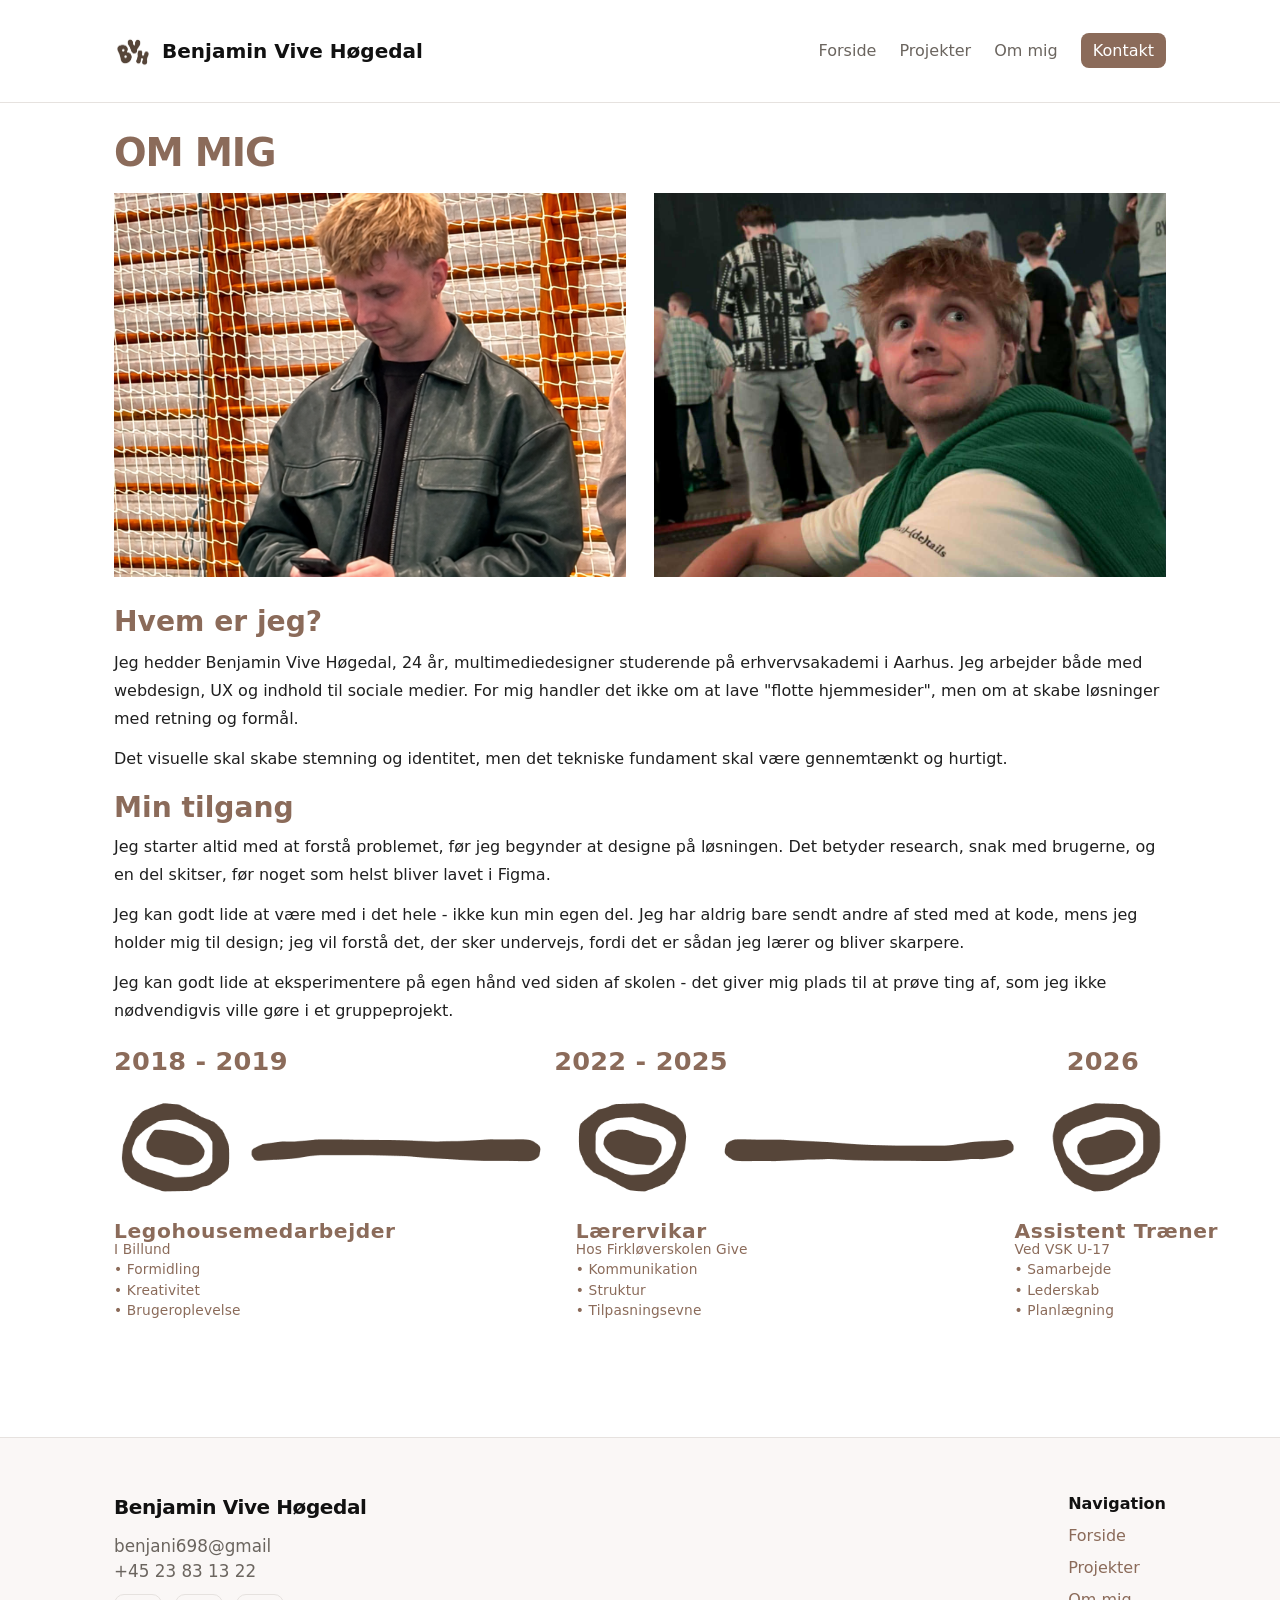
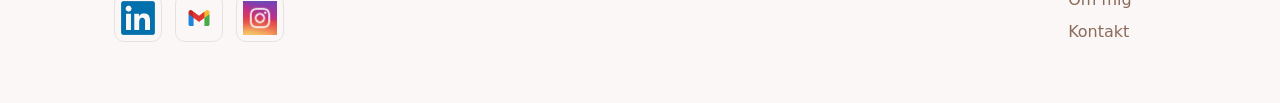
==== about.html @ 7f6771a8 "Upload portfolio" ====
<!doctype html>
<html lang="da">
  <head>
    <meta charset="utf-8" />
    <meta name="viewport" content="width=device-width,initial-scale=1" />
    <title>Om mig — Benjamin Vive Høgedal</title>
    <link rel="icon" type="image/png" href="Images/bvh.png" />
    <link rel="stylesheet" href="css/styles.css" />
  </head>
  <body>
    <header class="site-header">
      <div class="container header-inner">
        <a href="index.html" class="brand-link" aria-label="Gå til forsiden">
          <img src="Images/bvh.png" alt="BVH logo" class="brand-logo" />
          <h1 class="brand">Benjamin Vive Høgedal</h1>
        </a>
        <nav class="site-nav" aria-label="Hovednavigation">
          <a href="index.html">Forside</a>
          <a href="projects.html">Projekter</a>
          <a href="about.html">Om mig</a>
          <a href="#contact" class="btn">Kontakt</a>
        </nav>
      </div>
    </header>

    <main class="about-page-main">
      <section class="about-showcase-page" aria-label="Om mig galleri">
        <div class="about-showcase-shell">
          <h2 class="about-showcase-title">OM MIG</h2>
          <div class="about-showcase-gallery">
            <img
              src="Images/Img_4959-kopi.png"
              alt="Portraet af Benjamin i sort-hvid"
              class="about-showcase-image about-showcase-image-primary"
            />
            <img
              src="Images/15306147-f0ab-44b9-8af4-e4ea9a1067a4.jpeg"
              alt="Portraet af Benjamin med lysprojektion"
              class="about-showcase-image"
            />
          </div>

          <section class="about-story" aria-labelledby="about-story-title">
            <h3 id="about-story-title" class="about-story-title">
              Hvem er jeg?
            </h3>
            <p>
              Jeg hedder Benjamin Vive Høgedal, 24 år, multimediedesigner
              studerende på erhvervsakademi i Aarhus. Jeg arbejder både med
              webdesign, UX og indhold til sociale medier. For mig handler det
              ikke om at lave "flotte hjemmesider", men om at skabe løsninger
              med retning og formål.
            </p>
            <p>
              Det visuelle skal skabe stemning og identitet, men det tekniske
              fundament skal være gennemtænkt og hurtigt.
            </p>

            <h4 class="about-subtitle">Min tilgang</h4>
            <p>
              Jeg starter altid med at forstå problemet, før jeg begynder at
              designe på løsningen. Det betyder research, snak med brugerne, og
              en del skitser, før noget som helst bliver lavet i Figma.
            </p>
            <p>
              Jeg kan godt lide at være med i det hele - ikke kun min egen del.
              Jeg har aldrig bare sendt andre af sted med at kode, mens jeg
              holder mig til design; jeg vil forstå det, der sker undervejs,
              fordi det er sådan jeg lærer og bliver skarpere.
            </p>

            <p>
              Jeg kan godt lide at eksperimentere på egen hånd ved siden af
              skolen - det giver mig plads til at prøve ting af, som jeg ikke
              nødvendigvis ville gøre i et gruppeprojekt.
            </p>
            <div class="about-timeline-wrap" aria-label="Tidslinje">
              <img
                src="Images/tidslinje.png"
                alt="Tidslinje over Benjamin Høgedal"
                class="about-timeline"
              />
              <span class="timeline-year timeline-year-1">2018 - 2019</span>
              <span class="timeline-year timeline-year-2">2022 - 2025</span>
              <span class="timeline-year timeline-year-3">2026</span>
            </div>
            <div class="timeline-role-card" aria-label="Rolle i 2018 til 2019">
              <h5>
                <span class="timeline-role-main">Legohousemedarbejder</span>
                <span class="timeline-role-alt">Lærervikar</span>
                <span class="timeline-role-third">Assistent Træner</span>
                <span class="timeline-role-sub-main">I Billund</span>
                <span class="timeline-role-sub-alt"
                  >Hos Firkløverskolen Give</span
                >
                <span class="timeline-role-sub-third">Ved VSK U-17</span>
                <span class="timeline-role-points-main">
                  <span>• Formidling</span>
                  <span>• Kreativitet</span>
                  <span>• Brugeroplevelse</span>
                </span>
                <span class="timeline-role-points-alt">
                  <span>• Kommunikation</span>
                  <span>• Struktur</span>
                  <span>• Tilpasningsevne</span>
                </span>
                <span class="timeline-role-points-third">
                  <span>• Samarbejde</span>
                  <span>• Lederskab</span>
                  <span>• Planlægning</span>
                </span>
              </h5>
            </div>
          </section>
        </div>
      </section>
    </main>

    <footer id="contact" class="site-footer">
      <div class="container footer-inner">
        <div class="contact-card">
          <h4>Benjamin Vive Høgedal</h4>
          <p class="muted">benjani698@gmail<br />+45 23 83 13 22</p>
          <div class="socials">
            <a
              href="https://www.linkedin.com/in/benjamin-h%C3%B8gedal-1390563bb/"
              aria-label="LinkedIn"
              target="_blank"
              rel="noopener noreferrer"
              ><img
                src="Images/LinkedIn_logo_initials.png.webp"
                alt="LinkedIn"
                width="28"
            /></a>
            <a
              href="mailto:benjani698@gmail.com"
              aria-label="Gmail"
              target="_blank"
              rel="noopener noreferrer"
              ><img src="Images/GmailLogo.png" alt="Gmail" width="28"
            /></a>
            <a
              href="https://www.instagram.com/benjaminhogedal/"
              aria-label="Instagram"
              target="_blank"
              rel="noopener noreferrer"
              ><img src="Images/InstaLogo.jpeg" alt="Instagram" width="28"
            /></a>
          </div>
        </div>

        <nav class="footer-nav" aria-label="Footer navigation">
          <strong>Navigation</strong>
          <a href="index.html">Forside</a>
          <a href="projects.html">Projekter</a>
          <a href="about.html">Om mig</a>
          <a href="#contact">Kontakt</a>
        </nav>
      </div>
    </footer>
  </body>
</html>
---- css/styles.css ----
:root {
  --bg: #ffffff;
  --muted: #6b655f;
  --accent: #8b6b5a;
  --border: #e6e2df;
  --maxw: 1100px;
  --radius: 10px;
  --shadow: 0 1px 0 rgba(0, 0, 0, 0.03);
  font-family:
    Inter,
    system-ui,
    -apple-system,
    "Segoe UI",
    Roboto,
    "Helvetica Neue",
    Arial;
}
* {
  box-sizing: border-box;
}
body {
  margin: 0;
  background: var(--bg);
  color: #111;
  line-height: 1.5;
}
.container {
  max-width: var(--maxw);
  margin: 0 auto;
  padding: 24px;
}

.site-header {
  border-bottom: 1px solid var(--border);
  background: #fff;
}
.header-inner {
  display: flex;
  align-items: center;
  justify-content: space-between;
}
.brand-link {
  display: inline-flex;
  align-items: center;
  gap: 10px;
  color: inherit;
  text-decoration: none;
}
.brand-logo {
  width: 38px;
  height: 38px;
  object-fit: contain;
  display: block;
}
.brand {
  font-size: 20px;
  margin: 0;
  padding: 12px 0;
}
.site-nav a {
  margin-left: 18px;
  color: var(--muted);
  text-decoration: none;
}
.site-nav .btn {
  background: var(--accent);
  color: #fff;
  padding: 8px 12px;
  border-radius: 8px;
}

.hero {
  display: grid;
  gap: 0;
  align-items: stretch;
  padding: 0;
}
.hero-banner {
  position: relative;
  width: 100%;
  overflow: hidden;
  border-radius: 24px;
}
.hero-image {
  width: 100%;
  height: 540px;
  object-fit: cover;
  display: block;
  filter: brightness(1.08) saturate(1.02);
  transition:
    filter 320ms ease,
    transform 320ms ease;
}
.hero-overlay {
  position: absolute;
  inset: 0;
  display: flex;
  flex-direction: column;
  justify-content: flex-end;
  padding: 36px 32px 56px;
  background: linear-gradient(
    180deg,
    rgba(0, 0, 0, 0.42) 0%,
    rgba(0, 0, 0, 0.62) 100%
  );
  opacity: 1;
  transform: translateY(0);
  transition:
    filter 260ms ease,
    background 260ms ease,
    opacity 260ms ease;
  filter: brightness(0.88) saturate(0.95);
}
.hero-banner:hover .hero-overlay,
.hero-banner:focus-within .hero-overlay {
  filter: brightness(1.18) saturate(1.06);
  background: linear-gradient(
    180deg,
    rgba(0, 0, 0, 0.1) 0%,
    rgba(0, 0, 0, 0.34) 100%
  );
}
.hero-banner:hover .hero-image,
.hero-banner:focus-within .hero-image {
  filter: brightness(1.24) saturate(1.08);
  transform: scale(1.01);
}
.hero-overlay h2,
.hero-overlay .lead,
.hero-button {
  color: #fff;
}
.hero-overlay h2,
.hero-overlay .lead {
  color: rgba(255, 255, 255, 0.9);
  text-shadow: 0 2px 10px rgba(0, 0, 0, 0.28);
  transition:
    color 260ms ease,
    text-shadow 260ms ease;
}
.hero-banner:hover .hero-overlay h2,
.hero-banner:hover .hero-overlay .lead,
.hero-banner:focus-within .hero-overlay h2,
.hero-banner:focus-within .hero-overlay .lead {
  color: #fff;
  text-shadow: 0 8px 20px rgba(0, 0, 0, 0.34);
}
.hero-button {
  display: inline-flex;
  align-items: center;
  justify-content: center;
  padding: 12px 20px;
  border-radius: 999px;
  background: #8b6b5a;
  color: #fff;
  font-weight: 600;
  text-transform: uppercase;
  letter-spacing: 0.04em;
  width: fit-content;
  margin-top: 18px;
  cursor: pointer;
  transition:
    transform 180ms ease,
    box-shadow 180ms ease,
    background 180ms ease;
  box-shadow: 0 8px 24px rgba(0, 0, 0, 0.14);
  will-change: transform, box-shadow;
  align-self: flex-end;
}
.hero-button:hover,
.hero-button:focus-visible {
  transform: translateY(-5px) scale(1.13);
  box-shadow: 0 22px 48px rgba(0, 0, 0, 0.28);
  background: #a07a69;
}
.hero-banner:hover .hero-button {
  animation: hero-button-hop 520ms cubic-bezier(0.2, 0.8, 0.2, 1);
}
.hero-button:active {
  transform: translateY(1px) scale(0.96);
  box-shadow: 0 6px 18px rgba(0, 0, 0, 0.12);
}
.hero h2 {
  margin: 0 0 12px;
  margin: 0 0 12px;
  font-size: 28px;
  font-weight: 700;
}

@keyframes hero-button-hop {
  0% {
    transform: translateY(0) scale(1);
  }
  22% {
    transform: translateY(-18px) scale(1.18);
  }
  42% {
    transform: translateY(-8px) scale(1.12);
  }
  63% {
    transform: translateY(-14px) scale(1.16);
  }
  82% {
    transform: translateY(-3px) scale(1.08);
  }
  100% {
    transform: translateY(0) scale(1.04);
  }
}
.lead {
  color: var(--muted);
  margin: 0 0 14px;
  font-weight: 700;
  font-size: 1.05rem;
  line-height: 1.7;
}
.profile-img {
  width: 100%;
  max-width: 300px; /* lidt bredere */
  height: 300px; /* kortere i højden */
  border-radius: 14px;
  object-fit: cover;
  display: block;
}

.hero-right {
  display: none;
}

.hero-left {
  display: none;
}

.hero {
  margin-bottom: 24px;
}

@media (max-width: 1000px) {
  .hero {
    grid-template-columns: 1fr 180px;
  }
  .meta {
    flex-wrap: wrap;
  }
}
.meta {
  list-style: none;
  padding: 0;
  margin: 24px 0 0;
  display: grid;
  grid-template-columns: repeat(4, 1fr);
  gap: 18px;
  align-items: start;
}
.meta li {
  display: flex;
  flex-direction: column;
  color: var(--muted);
  flex: 1;
  min-width: 70px; /* gør dem smallere så de når længere til højre */
}
.meta strong {
  font-weight: 600;
  color: #222;
}

.section-head {
  display: flex;
  justify-content: space-between;
  align-items: center;
  margin: 18px 0;
}
.projects-grid {
  display: grid;
  grid-template-columns: repeat(2, 1fr);
  gap: 14px;
  border: 1px solid var(--border);
  padding: 12px;
  border-radius: 10px;
}
.project-card {
  background: #fff;
  border-radius: 8px;
  padding: 12px;
  border: 1px solid var(--border);
  display: flex;
  flex-direction: column;
  align-items: flex-start;
}
.project-card {
  background: #fff;
  border-radius: 18px;
  border: 1px solid var(--border);
  overflow: hidden;
}
.project-card .card-link {
  display: grid;
  grid-template-rows: auto auto;
  gap: 14px;
  width: 100%;
  color: inherit;
  text-decoration: none;
}

/* Project detail two-column layout: sticky left, scrolling right */
.project-page {
  display: grid;
  grid-template-columns: minmax(240px, 360px) 1fr;
  gap: 28px;
  align-items: start;
  padding: 36px 24px;
}
.project-left {
  align-self: start;
  position: -webkit-sticky;
  position: sticky;
  top: 24px;
}
.project-left h2 {
  margin: 8px 0 18px;
}
.project-link-label,
.project-left h3,
.project-left .project-intro,
.project-left .project-problem,
.project-left .project-solution {
  font-size: 1rem;
  font-weight: 700;
  margin: 18px 0 8px;
  color: #222;
}
.project-left .project-link {
  display: inline-block;
  margin-bottom: 12px;
  color: var(--accent);
  text-decoration: none;
  font-size: 1rem;
  line-height: 1.6;
  font-weight: 700;
}
.project-left .project-link:hover,
.project-left .project-link:focus-visible {
  text-decoration: underline;
}
.project-left .muted {
  color: var(--muted);
  line-height: 1.6;
  font-size: 1rem;
  font-weight: 400;
}
.project-right {
  display: flex;
  flex-direction: column;
  gap: 20px;
}
.project-image {
  width: 100%;
  height: auto;
  border-radius: 10px;
  display: block;
}
.image-panel {
  background: #f6f6f6;
  padding: 28px;
  border-radius: 14px;
}

@media (max-width: 880px) {
  .project-page {
    grid-template-columns: 1fr;
    padding: 20px;
  }
  .project-left {
    position: static;
    top: auto;
    margin-bottom: 16px;
  }
}
.project-media {
  display: grid;
  grid-template-columns: repeat(2, minmax(0, 1fr));
  gap: 14px;
  padding: 18px 18px 0;
  align-items: stretch;
}
.project-logo,
.project-preview {
  width: 100%;
  height: 220px;
  object-fit: contain;
  border-radius: 18px;
  background: #fff;
}
.project-logo {
  padding: 0;
}
.project-copy {
  display: grid;
  gap: 10px;
  width: 100%;
  padding: 0 18px 18px;
}
.project-headline {
  display: flex;
  justify-content: space-between;
  align-items: center;
  gap: 18px;
  width: 100%;
}
.project-headline h4 {
  margin: 0;
  font-size: 1.05rem;
}
.project-meta {
  color: var(--muted);
  font-size: 0.95rem;
  white-space: nowrap;
  margin-left: auto;
  text-align: right;
}
.project-link {
  color: var(--accent);
  font-weight: 600;
  justify-self: start;
}
.project-card .project-excerpt {
  margin: 0;
  color: var(--muted);
  line-height: 1.6;
}
.project-card img:not(.project-logo):not(.project-preview) {
  width: 100%;
  height: 160px;
  object-fit: cover;
  border-radius: 6px;
  background: #fafafa;
}
.project-card h4 {
  margin: 10px 0 6px;
}
.project-excerpt {
  margin: 0;
  color: var(--muted);
  font-size: 15px;
}
.project-card h4 {
  margin: 8px 0 0;
  font-size: 16px;
}

.about {
  margin: 24px 0;
  padding-top: 8px;
  border-top: 1px solid var(--border);
}
.about-inner {
  display: flex;
  gap: 18px;
  align-items: flex-start;
}
.about-img {
  width: 160px;
  height: 160px;
  border-radius: 18px;
  object-fit: cover;
  object-position: 50% 14%;
}
.link-more {
  display: inline-block;
  margin-top: 8px;
  color: var(--accent);
  text-decoration: none;
}

.about-page-main {
  max-width: none;
  margin: 0;
  padding: 0;
}
.about-showcase-page {
  width: 100vw;
  margin-left: calc(50% - 50vw);
  margin-right: calc(50% - 50vw);
  background: #ffffff;
  padding: 32px 0 40px;
}
.about-showcase-shell {
  max-width: var(--maxw);
  margin: 0 auto;
  padding: 0 24px;
}
.about-showcase-title {
  margin: 0 0 22px;
  color: var(--accent);
  font-size: clamp(1.8rem, 4.4vw, 2.4rem);
  line-height: 0.95;
  letter-spacing: -0.03em;
  text-transform: uppercase;
}
.about-showcase-gallery {
  display: grid;
  grid-template-columns: repeat(2, minmax(0, 1fr));
  gap: 28px;
}
.about-showcase-image {
  width: 100%;
  aspect-ratio: 4 / 3;
  object-fit: cover;
  object-position: 50% 50%;
  display: block;
}
.about-showcase-image-primary {
  object-position: 50% 8%;
}
.about-story {
  margin-top: 28px;
  width: 100%;
  max-width: none;
}
.about-story-title {
  margin: 0 0 10px;
  color: var(--accent);
  font-size: clamp(1.4rem, 2.2vw, 2rem);
  line-height: 1.2;
}
.about-subtitle {
  margin: 18px 0 8px;
  color: var(--accent);
  font-size: clamp(1.4rem, 2.2vw, 2rem);
  line-height: 1.2;
}
.about-story p {
  margin: 0 0 12px;
  color: #1f1f1f;
  line-height: 1.75;
}
.about-timeline-wrap {
  position: relative;
  margin-top: 22px;
  padding-top: 42px;
}
.about-timeline {
  display: block;
  width: 100%;
  max-width: 100%;
  height: auto;
  margin-top: 0;
  border-radius: 10px;
  object-fit: cover;
  object-position: center;
}
.timeline-year {
  position: absolute;
  top: 0;
  transform: translateX(-50%);
  color: var(--accent);
  font-weight: 800;
  font-size: clamp(0.95rem, 2vw, 2.1rem);
  letter-spacing: 0.01em;
  background: transparent;
  padding: 0;
  border-radius: 0;
  line-height: 1.1;
  white-space: nowrap;
}
.timeline-year-1 {
  left: 0;
  transform: translateX(0);
}
.timeline-year-2 {
  left: 50.1%;
}
.timeline-year-3 {
  left: 94%;
}
.timeline-role-card {
  margin-top: 14px;
  margin-left: 0;
  width: 100%;
  background: #ffffff;
  color: var(--accent);
  border-radius: 0;
  padding: 0;
}
.timeline-role-card h5 {
  margin: 0;
  font-size: clamp(1.08rem, 1.58vw, 1.52rem);
  letter-spacing: 0.03em;
  font-weight: 700;
  line-height: 1.2;
  color: var(--accent);
  position: relative;
  min-height: 7.2em;
  white-space: nowrap;
}
.timeline-role-main {
  display: inline-block;
}
.timeline-role-alt {
  position: absolute;
  left: 43.9%;
  top: 0;
  transform: none;
  margin-left: 0;
}
.timeline-role-third {
  position: absolute;
  left: 85.6%;
  top: 0;
  transform: none;
  margin-left: 0;
}
.timeline-role-sub-main,
.timeline-role-sub-alt,
.timeline-role-sub-third {
  position: absolute;
  top: 1.55em;
  font-size: 0.68em;
  font-weight: 500;
  letter-spacing: 0.01em;
  color: var(--accent);
}
.timeline-role-sub-main {
  left: 0;
}
.timeline-role-sub-alt {
  left: 43.9%;
  transform: none;
}
.timeline-role-sub-third {
  left: 85.6%;
  transform: none;
}
.timeline-role-points-main {
  position: absolute;
  left: 0;
  top: 3.05em;
  display: grid;
  gap: 0.28em;
  font-size: 0.68em;
  font-weight: 500;
  letter-spacing: 0.01em;
  color: var(--accent);
}
.timeline-role-points-alt {
  position: absolute;
  left: 43.9%;
  top: 3.05em;
  display: grid;
  gap: 0.28em;
  font-size: 0.68em;
  font-weight: 500;
  letter-spacing: 0.01em;
  color: var(--accent);
}
.timeline-role-points-third {
  position: absolute;
  left: 85.6%;
  top: 3.05em;
  display: grid;
  gap: 0.28em;
  font-size: 0.68em;
  font-weight: 500;
  letter-spacing: 0.01em;
  color: var(--accent);
}
.timeline-role-points-main span {
  display: block;
}
.timeline-role-points-alt span {
  display: block;
}
.timeline-role-points-third span {
  display: block;
}

/* Gør alle links brune som accent-farven */
a {
  color: var(--accent);
  text-decoration: none;
}
a:hover,
a:focus {
  text-decoration: underline;
}

.site-footer {
  border-top: 1px solid var(--border);
  background: #faf7f6;
  padding: 30px 0;
  margin-top: 32px;
}
.footer-inner {
  display: flex;
  justify-content: space-between;
  align-items: flex-start;
  gap: 28px;
}
.contact-card h4 {
  margin: 0 0 12px;
  font-size: 1.25rem;
  letter-spacing: -0.02em;
}
.muted {
  color: var(--muted);
  margin: 10px 0;
  font-size: 1.05rem;
}
.socials a {
  display: inline-block;
  margin-right: 8px;
  padding: 6px;
  border-radius: 10px;
  border: 1px solid var(--border);
  text-decoration: none;
  color: var(--muted);
  background: transparent;
}
.socials img {
  display: block;
  width: 34px;
  height: 34px;
  object-fit: contain;
  background: transparent;
  mix-blend-mode: multiply;
}

/* Hvis logoerne stadig har hvide bokse, så brug venligst transparente PNG/SVG uden baggrund. */
.footer-nav {
  display: flex;
  flex-direction: column;
  gap: 8px;
}

@media (max-width: 1000px) {
  .hero {
    grid-template-columns: 1fr 180px;
  }
  .meta {
    margin: 24px 0 0;
    flex-wrap: wrap;
  }
  /* On wide screens push the meta block lower so it sits beneath the profile image */
  @media (min-width: 1000px) {
    .meta {
      margin-top: 160px;
    }
  }
}

@media (max-width: 880px) {
  .hero {
    grid-template-columns: 1fr;
  }
  .projects-grid {
    grid-template-columns: 1fr;
  }
  .about-showcase-shell {
    padding: 0 20px;
  }
  .about-showcase-title {
    margin-bottom: 18px;
  }
  .about-showcase-gallery {
    grid-template-columns: 1fr;
    gap: 16px;
  }
  .about-showcase-image {
    aspect-ratio: 4 / 3;
  }
  .about-story {
    margin-top: 20px;
  }
  .about-timeline-wrap {
    margin-top: 16px;
    padding-top: 34px;
  }
  .timeline-year {
    top: 0;
    font-size: clamp(0.78rem, 3.2vw, 1.2rem);
    padding: 0;
  }
  .timeline-year-1 {
    left: 0;
    transform: translateX(0);
  }
  .timeline-year-2 {
    left: 50.1%;
  }
  .timeline-year-3 {
    left: 94%;
  }
  .timeline-role-card {
    width: 100%;
    margin-top: 12px;
    margin-left: 0;
    padding: 0;
  }
  .timeline-role-card h5 {
    font-size: clamp(0.98rem, 3.7vw, 1.18rem);
    min-height: 7.4em;
    white-space: normal;
  }
  .timeline-role-alt {
    left: 43.9%;
  }
  .timeline-role-third {
    left: 85.6%;
  }
  .timeline-role-sub-main,
  .timeline-role-sub-alt,
  .timeline-role-sub-third {
    top: 1.65em;
    font-size: 0.72em;
  }
  .timeline-role-points-main {
    top: 3.2em;
    font-size: 0.72em;
    gap: 0.32em;
  }
  .timeline-role-points-alt {
    left: 43.9%;
    top: 3.2em;
    font-size: 0.72em;
    gap: 0.32em;
  }
  .timeline-role-points-third {
    left: 85.6%;
    top: 3.2em;
    font-size: 0.72em;
    gap: 0.32em;
  }
  .timeline-role-sub-alt {
    left: 43.9%;
  }
  .timeline-role-sub-third {
    left: 85.6%;
  }
  .footer-inner {
    flex-direction: column;
    gap: 12px;
  }
}
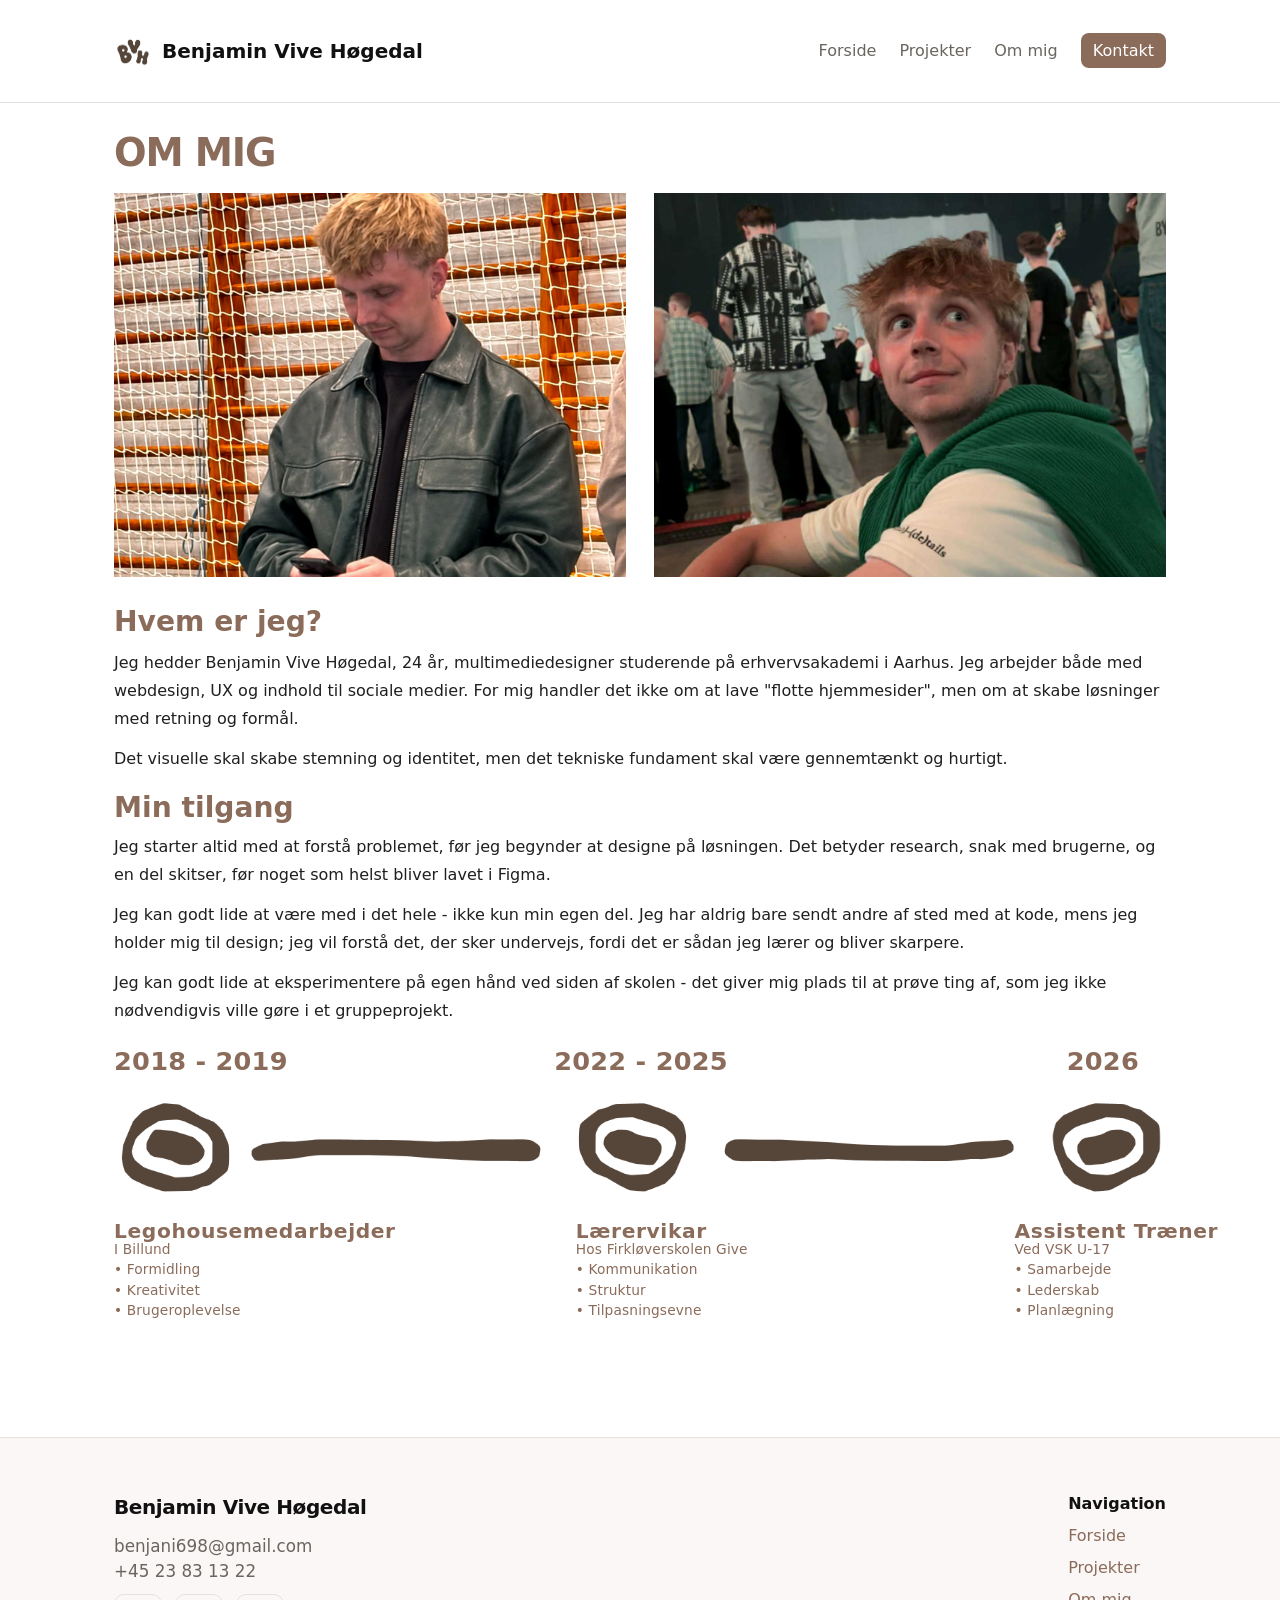
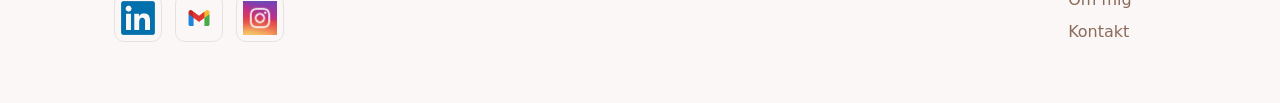
==== commit e0e74e02: "Fix email .com i footer" ====
--- a/about.html
+++ b/about.html
@@ -120,7 +120,7 @@
       <div class="container footer-inner">
         <div class="contact-card">
           <h4>Benjamin Vive Høgedal</h4>
-          <p class="muted">benjani698@gmail<br />+45 23 83 13 22</p>
+          <p class="muted">benjani698@gmail.com<br />+45 23 83 13 22</p>
           <div class="socials">
             <a
               href="https://www.linkedin.com/in/benjamin-h%C3%B8gedal-1390563bb/"
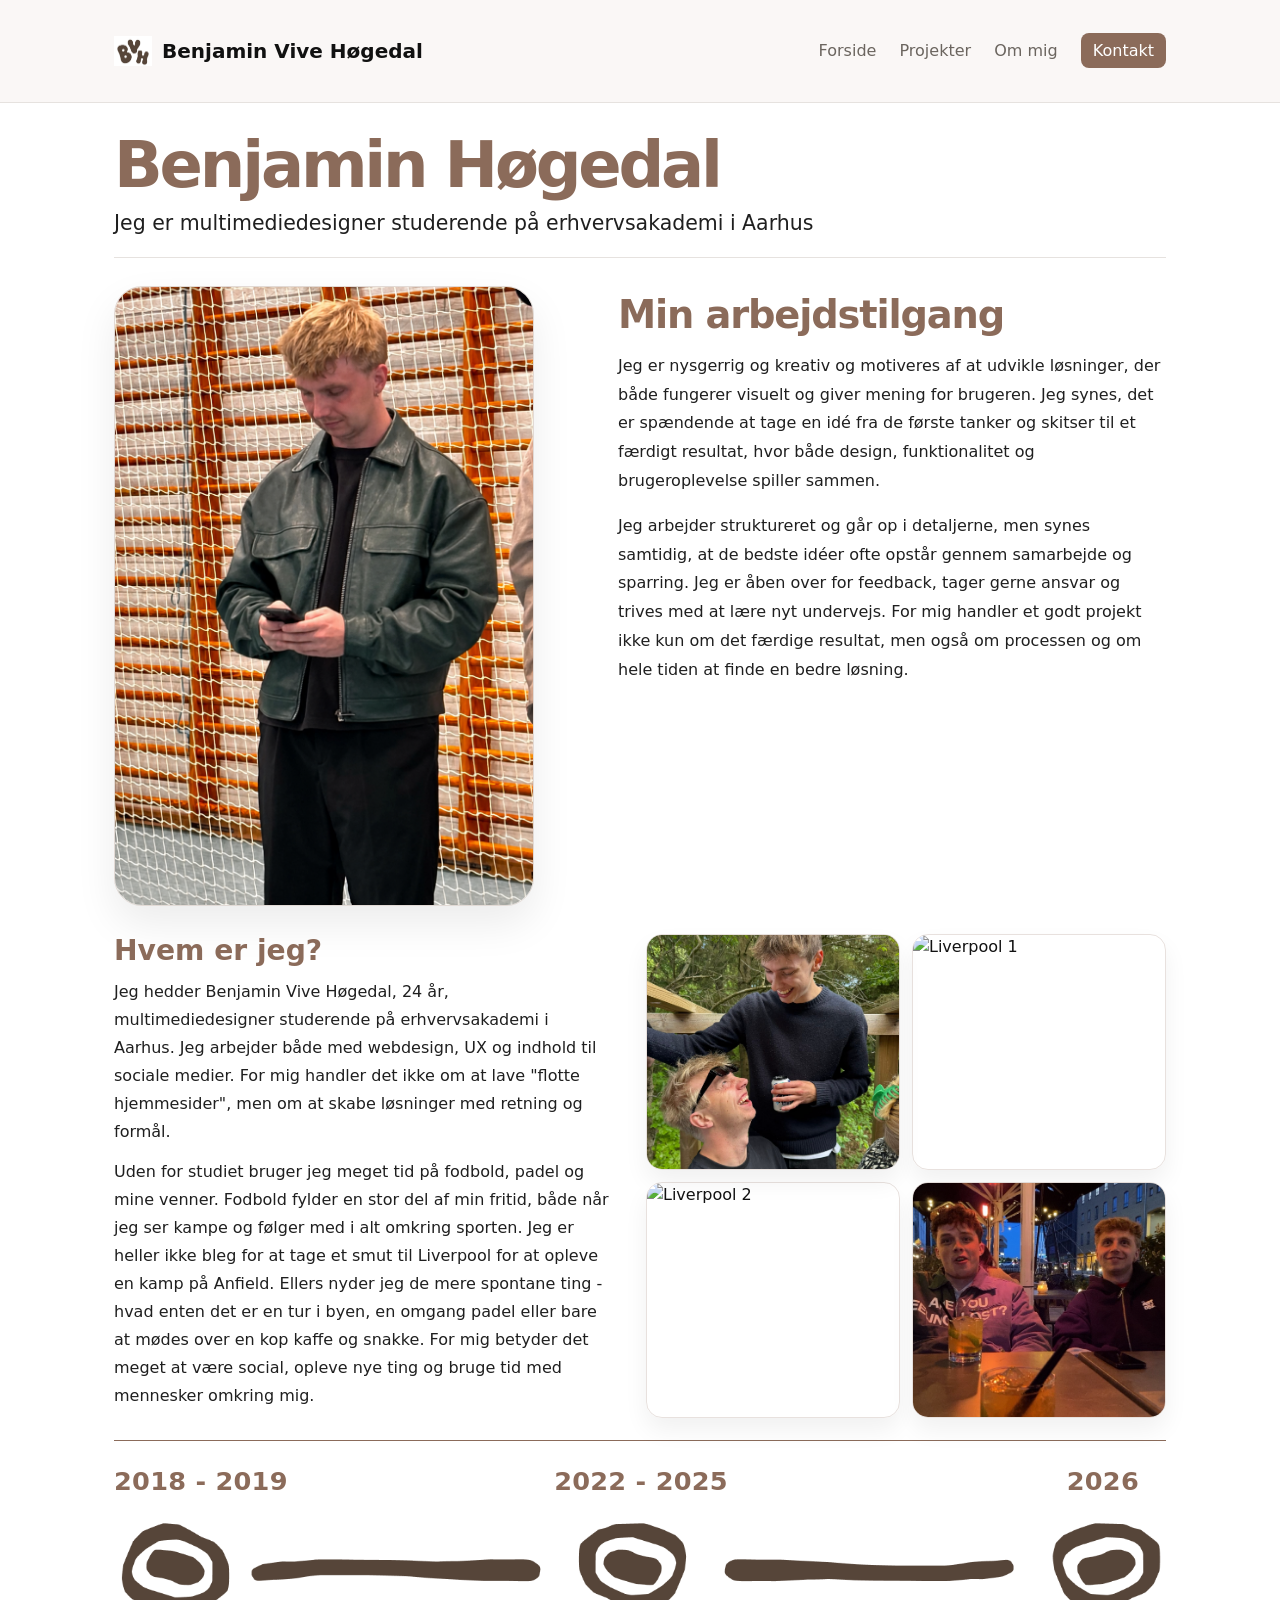
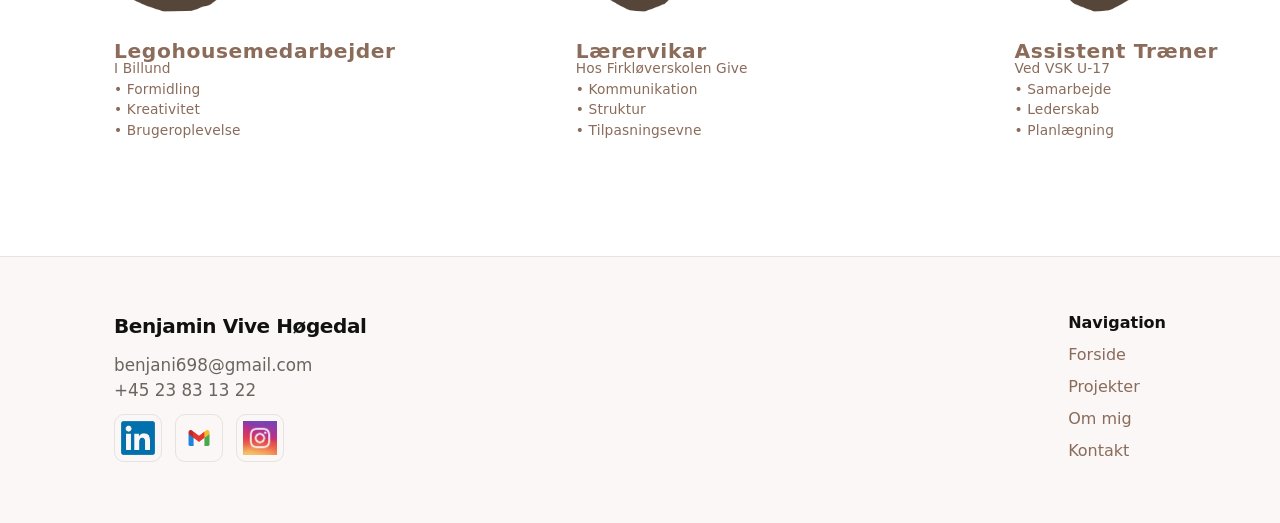
==== commit b264c873: "Update portfolio pages" ====
--- a/about.html
+++ b/about.html
@@ -24,56 +24,95 @@
     </header>
 
     <main class="about-page-main">
-      <section class="about-showcase-page" aria-label="Om mig galleri">
-        <div class="about-showcase-shell">
-          <h2 class="about-showcase-title">OM MIG</h2>
-          <div class="about-showcase-gallery">
-            <img
-              src="Images/Img_4959-kopi.png"
-              alt="Portraet af Benjamin i sort-hvid"
-              class="about-showcase-image about-showcase-image-primary"
-            />
-            <img
-              src="Images/15306147-f0ab-44b9-8af4-e4ea9a1067a4.jpeg"
-              alt="Portraet af Benjamin med lysprojektion"
-              class="about-showcase-image"
-            />
+      <section class="about-showcase-page reveal" aria-label="Om mig galleri">
+        <div class="about-showcase-shell reveal">
+          <header class="about-hero-header">
+            <h2 class="about-showcase-title">Benjamin Høgedal</h2>
+            <p class="about-intro">
+              Jeg er multimediedesigner studerende på erhvervsakademi i Aarhus
+            </p>
+          </header>
+          <div class="about-intro-layout">
+            <div class="about-showcase-gallery single-image-gallery">
+              <img
+                src="Images/Img_4959-kopi.png"
+                alt="Portraet af Benjamin i sort-hvid"
+                class="about-showcase-image about-showcase-image-primary"
+              />
+            </div>
+
+            <div class="about-focus-panel">
+              <h3 class="about-focus-title">Min arbejdstilgang</h3>
+              <p>
+                Jeg er nysgerrig og kreativ og motiveres af at udvikle
+                løsninger, der både fungerer visuelt og giver mening for
+                brugeren. Jeg synes, det er spændende at tage en idé fra de
+                første tanker og skitser til et færdigt resultat, hvor både
+                design, funktionalitet og brugeroplevelse spiller sammen.
+              </p>
+              <p>
+                Jeg arbejder struktureret og går op i detaljerne, men synes
+                samtidig, at de bedste idéer ofte opstår gennem samarbejde og
+                sparring. Jeg er åben over for feedback, tager gerne ansvar og
+                trives med at lære nyt undervejs. For mig handler et godt
+                projekt ikke kun om det færdige resultat, men også om processen
+                og om hele tiden at finde en bedre løsning.
+              </p>
+            </div>
           </div>
 
-          <section class="about-story" aria-labelledby="about-story-title">
-            <h3 id="about-story-title" class="about-story-title">
-              Hvem er jeg?
-            </h3>
-            <p>
-              Jeg hedder Benjamin Vive Høgedal, 24 år, multimediedesigner
-              studerende på erhvervsakademi i Aarhus. Jeg arbejder både med
-              webdesign, UX og indhold til sociale medier. For mig handler det
-              ikke om at lave "flotte hjemmesider", men om at skabe løsninger
-              med retning og formål.
-            </p>
-            <p>
-              Det visuelle skal skabe stemning og identitet, men det tekniske
-              fundament skal være gennemtænkt og hurtigt.
-            </p>
-
-            <h4 class="about-subtitle">Min tilgang</h4>
-            <p>
-              Jeg starter altid med at forstå problemet, før jeg begynder at
-              designe på løsningen. Det betyder research, snak med brugerne, og
-              en del skitser, før noget som helst bliver lavet i Figma.
-            </p>
-            <p>
-              Jeg kan godt lide at være med i det hele - ikke kun min egen del.
-              Jeg har aldrig bare sendt andre af sted med at kode, mens jeg
-              holder mig til design; jeg vil forstå det, der sker undervejs,
-              fordi det er sådan jeg lærer og bliver skarpere.
-            </p>
-
-            <p>
-              Jeg kan godt lide at eksperimentere på egen hånd ved siden af
-              skolen - det giver mig plads til at prøve ting af, som jeg ikke
-              nødvendigvis ville gøre i et gruppeprojekt.
-            </p>
+          <section
+            class="about-story reveal"
+            aria-labelledby="about-story-title"
+          >
+            <div class="about-story-layout">
+              <div class="about-story-copy">
+                <h3 id="about-story-title" class="about-story-title">
+                  Hvem er jeg?
+                </h3>
+                <p>
+                  Jeg hedder Benjamin Vive Høgedal, 24 år, multimediedesigner
+                  studerende på erhvervsakademi i Aarhus. Jeg arbejder både med
+                  webdesign, UX og indhold til sociale medier. For mig handler
+                  det ikke om at lave "flotte hjemmesider", men om at skabe
+                  løsninger med retning og formål.
+                </p>
+                <p>
+                  Uden for studiet bruger jeg meget tid på fodbold, padel og
+                  mine venner. Fodbold fylder en stor del af min fritid, både
+                  når jeg ser kampe og følger med i alt omkring sporten. Jeg er
+                  heller ikke bleg for at tage et smut til Liverpool for at
+                  opleve en kamp på Anfield. Ellers nyder jeg de mere spontane
+                  ting - hvad enten det er en tur i byen, en omgang padel eller
+                  bare at mødes over en kop kaffe og snakke. For mig betyder det
+                  meget at være social, opleve nye ting og bruge tid med
+                  mennesker omkring mig.
+                </p>
+              </div>
+
+              <div class="about-story-gallery" aria-label="Galleri af billeder">
+                <img
+                  src="Images/jeppeogjeg.png"
+                  alt="Jeppe og jeg"
+                  class="story-gallery-photo"
+                />
+                <img
+                  src="Images/liverpool1.png"
+                  alt="Liverpool 1"
+                  class="story-gallery-photo"
+                />
+                <img
+                  src="Images/liverpool2.png"
+                  alt="Liverpool 2"
+                  class="story-gallery-photo"
+                />
+                <img
+                  src="Images/rasmusogjeg.png"
+                  alt="Rasmus og jeg"
+                  class="story-gallery-photo"
+                />
+              </div>
+            </div>
             <div class="about-timeline-wrap" aria-label="Tidslinje">
               <img
                 src="Images/tidslinje.png"
@@ -158,5 +197,7 @@
         </nav>
       </div>
     </footer>
+
+    <script src="js/main.js"></script>
   </body>
 </html>
--- a/css/styles.css
+++ b/css/styles.css
@@ -24,6 +24,21 @@
   color: #111;
   line-height: 1.5;
 }
+
+.reveal {
+  opacity: 0;
+  transform: translateY(60px);
+  transition:
+    opacity 0.7s ease,
+    transform 0.7s ease;
+  will-change: opacity, transform;
+}
+
+.reveal.is-visible {
+  opacity: 1;
+  transform: translateY(0);
+}
+
 .container {
   max-width: var(--maxw);
   margin: 0 auto;
@@ -32,7 +47,7 @@
 
 .site-header {
   border-bottom: 1px solid var(--border);
-  background: #fff;
+  background: #faf7f6;
 }
 .header-inner {
   display: flex;
@@ -489,18 +504,36 @@
   margin: 0 auto;
   padding: 0 24px;
 }
+.about-hero-header {
+  margin-bottom: 28px;
+  padding-bottom: 18px;
+  border-bottom: 1px solid var(--border);
+}
 .about-showcase-title {
-  margin: 0 0 22px;
-  color: var(--accent);
-  font-size: clamp(1.8rem, 4.4vw, 2.4rem);
+  margin: 0;
+  color: var(--accent);
+  font-size: clamp(2.4rem, 5vw, 4rem);
   line-height: 0.95;
-  letter-spacing: -0.03em;
-  text-transform: uppercase;
+  letter-spacing: -0.05em;
+  text-transform: none;
+}
+.about-intro {
+  margin: 12px 0 0;
+  color: #1f1f1f;
+  font-size: clamp(1rem, 1.6vw, 1.3rem);
+  line-height: 1.5;
+  max-width: 700px;
 }
 .about-showcase-gallery {
   display: grid;
   grid-template-columns: repeat(2, minmax(0, 1fr));
   gap: 28px;
+}
+.single-image-gallery {
+  grid-template-columns: 1fr;
+  max-width: 420px;
+  margin: 0;
+  justify-items: start;
 }
 .about-showcase-image {
   width: 100%;
@@ -508,20 +541,94 @@
   object-fit: cover;
   object-position: 50% 50%;
   display: block;
+  border-radius: 28px;
+  border: 1px solid rgba(139, 107, 90, 0.25);
+  box-shadow: 0 18px 40px rgba(0, 0, 0, 0.08);
 }
 .about-showcase-image-primary {
   object-position: 50% 8%;
+  height: 620px;
+  aspect-ratio: auto;
+}
+.about-intro-layout {
+  display: grid;
+  grid-template-columns: minmax(260px, 420px) minmax(0, 1fr);
+  gap: 72px;
+  align-items: start;
+  margin-top: 26px;
+}
+.about-focus-panel {
+  padding-top: 8px;
+  margin-left: 12px;
+}
+.about-focus-title {
+  margin: 0 0 16px;
+  color: var(--accent);
+  font-size: clamp(1.8rem, 3vw, 2.4rem);
+  line-height: 1.1;
+  letter-spacing: -0.03em;
+}
+.about-focus-panel p {
+  margin: 0 0 16px;
+  color: #1f1f1f;
+  line-height: 1.8;
+  font-size: 1rem;
 }
 .about-story {
   margin-top: 28px;
   width: 100%;
   max-width: none;
+  padding-top: 0;
+}
+.about-story-layout {
+  display: grid;
+  grid-template-columns: minmax(0, 1.15fr) minmax(320px, 520px);
+  gap: 34px;
+  align-items: start;
+  margin-bottom: 26px;
+  padding-bottom: 18px;
+  border-bottom: 1px solid var(--accent);
+}
+.about-story-copy {
+  min-width: 0;
 }
 .about-story-title {
   margin: 0 0 10px;
   color: var(--accent);
   font-size: clamp(1.4rem, 2.2vw, 2rem);
   line-height: 1.2;
+}
+.about-story-gallery {
+  display: grid;
+  grid-template-columns: repeat(4, minmax(0, 1fr));
+  grid-auto-rows: 112px;
+  gap: 12px;
+  align-items: start;
+}
+.story-gallery-photo {
+  width: 100%;
+  height: 100%;
+  object-fit: cover;
+  border-radius: 16px;
+  display: block;
+  border: 1px solid rgba(139, 107, 90, 0.2);
+  box-shadow: 0 12px 24px rgba(0, 0, 0, 0.06);
+}
+.story-gallery-photo:nth-child(1) {
+  grid-column: 1 / 3;
+  grid-row: 1 / 3;
+}
+.story-gallery-photo:nth-child(2) {
+  grid-column: 3 / 5;
+  grid-row: 1 / 3;
+}
+.story-gallery-photo:nth-child(3) {
+  grid-column: 1 / 3;
+  grid-row: 3 / 5;
+}
+.story-gallery-photo:nth-child(4) {
+  grid-column: 3 / 5;
+  grid-row: 3 / 5;
 }
 .about-subtitle {
   margin: 18px 0 8px;
@@ -771,6 +878,21 @@
   .about-story {
     margin-top: 20px;
   }
+  .about-story-layout {
+    grid-template-columns: 1fr;
+    gap: 18px;
+  }
+  .about-story-gallery {
+    grid-template-columns: repeat(2, minmax(0, 1fr));
+    grid-auto-rows: 148px;
+  }
+  .story-gallery-photo:nth-child(1),
+  .story-gallery-photo:nth-child(2),
+  .story-gallery-photo:nth-child(3),
+  .story-gallery-photo:nth-child(4) {
+    grid-column: auto;
+    grid-row: auto;
+  }
   .about-timeline-wrap {
     margin-top: 16px;
     padding-top: 34px;
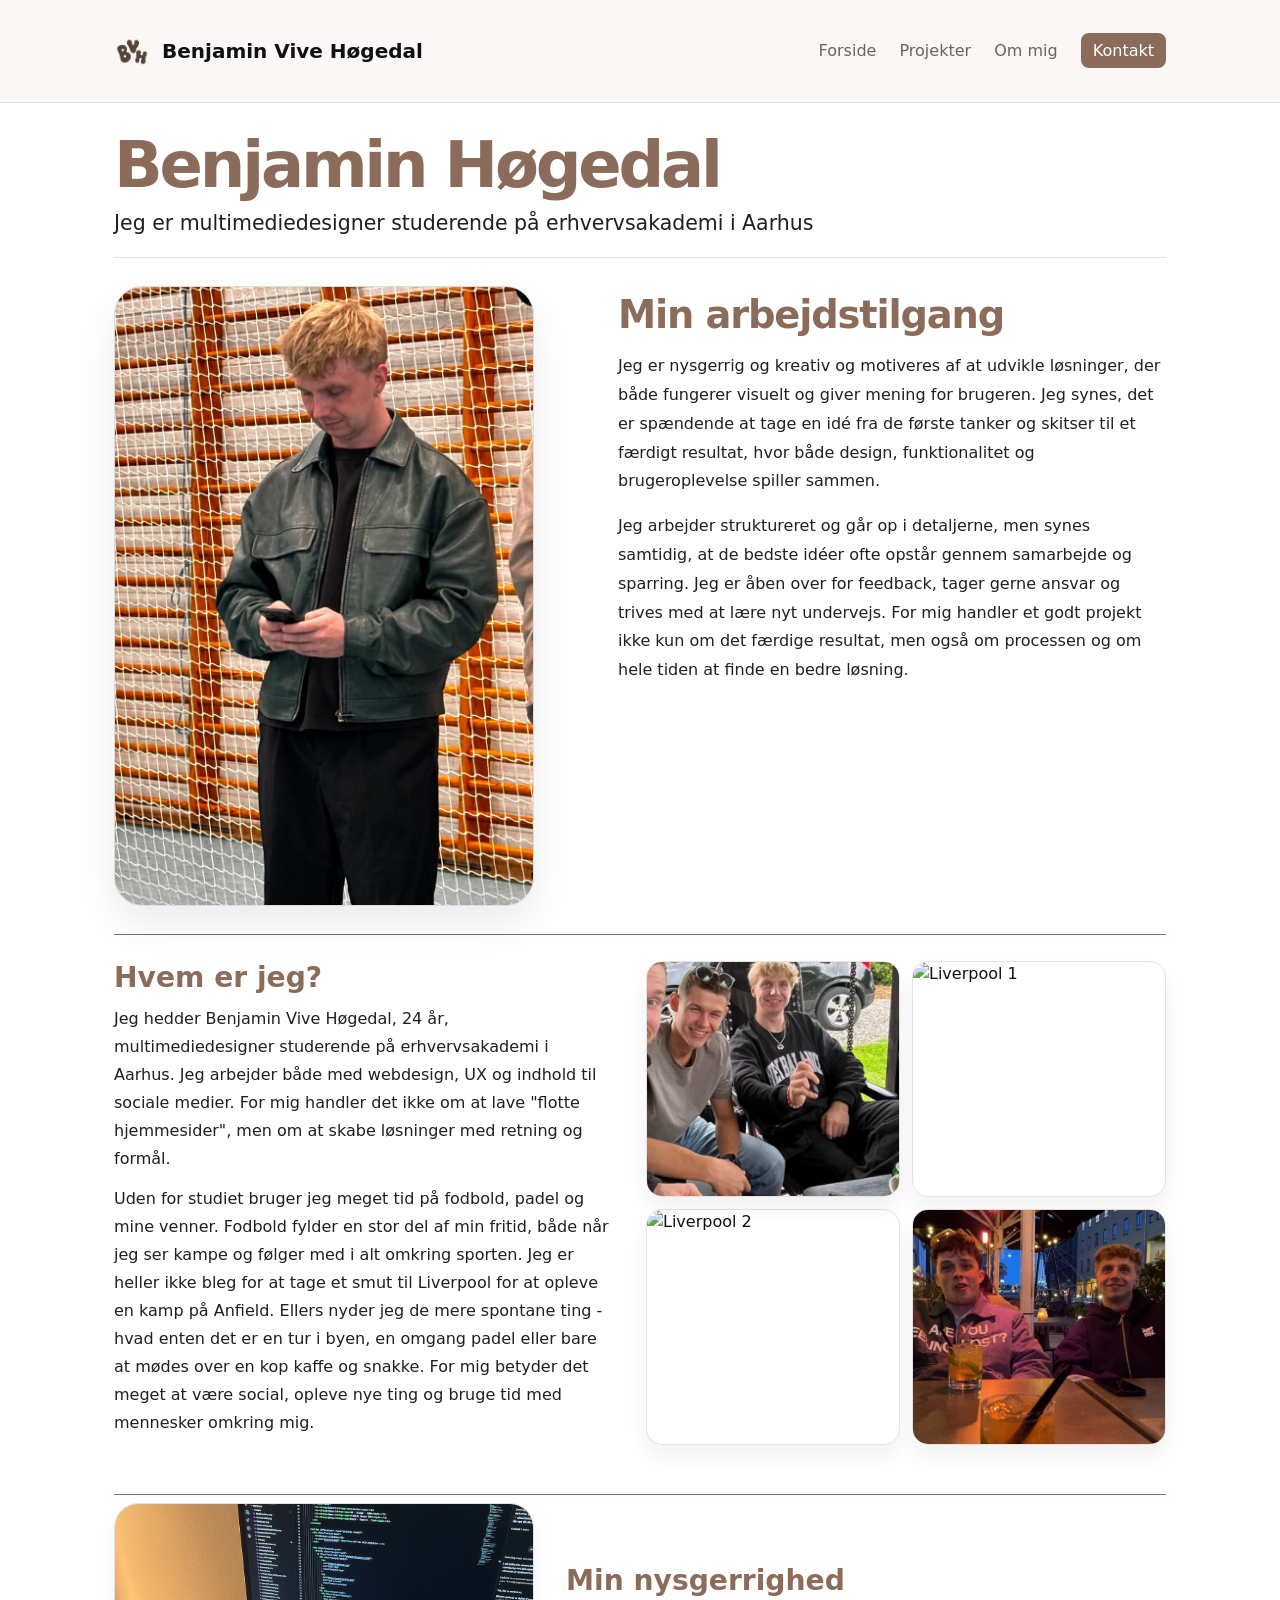
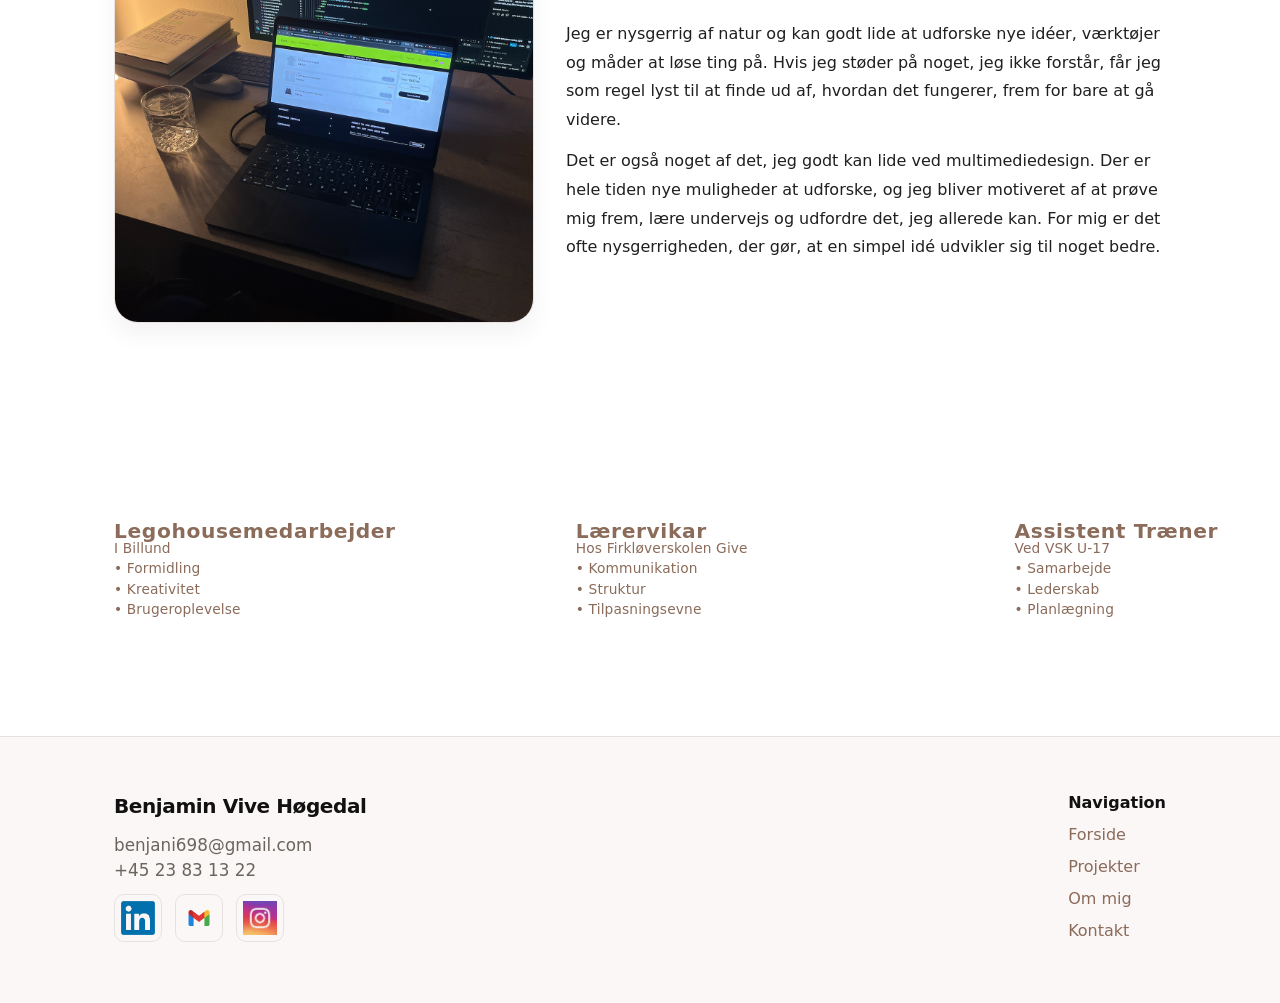
==== commit 723567aa: "Update about page content and reveal effects" ====
--- a/about.html
+++ b/about.html
@@ -25,14 +25,14 @@
 
     <main class="about-page-main">
       <section class="about-showcase-page reveal" aria-label="Om mig galleri">
-        <div class="about-showcase-shell reveal">
-          <header class="about-hero-header">
+        <div class="about-showcase-shell">
+          <header class="about-hero-header reveal reveal-left">
             <h2 class="about-showcase-title">Benjamin Høgedal</h2>
             <p class="about-intro">
               Jeg er multimediedesigner studerende på erhvervsakademi i Aarhus
             </p>
           </header>
-          <div class="about-intro-layout">
+          <div class="about-intro-layout reveal reveal-right">
             <div class="about-showcase-gallery single-image-gallery">
               <img
                 src="Images/Img_4959-kopi.png"
@@ -61,12 +61,9 @@
             </div>
           </div>
 
-          <section
-            class="about-story reveal"
-            aria-labelledby="about-story-title"
-          >
-            <div class="about-story-layout">
-              <div class="about-story-copy">
+          <section class="about-story" aria-labelledby="about-story-title">
+            <div class="about-story-layout reveal">
+              <div class="about-story-copy reveal reveal-left">
                 <h3 id="about-story-title" class="about-story-title">
                   Hvem er jeg?
                 </h3>
@@ -90,9 +87,12 @@
                 </p>
               </div>
 
-              <div class="about-story-gallery" aria-label="Galleri af billeder">
-                <img
-                  src="Images/jeppeogjeg.png"
+              <div
+                class="about-story-gallery reveal reveal-right"
+                aria-label="Galleri af billeder"
+              >
+                <img
+                  src="Images/kunmig.png"
                   alt="Jeppe og jeg"
                   class="story-gallery-photo"
                 />
@@ -113,7 +113,36 @@
                 />
               </div>
             </div>
-            <div class="about-timeline-wrap" aria-label="Tidslinje">
+            <div class="about-workflow-section reveal">
+              <div class="about-workflow-image-wrap reveal reveal-left">
+                <img
+                  src="Images/setup.png"
+                  alt="Setup"
+                  class="about-workflow-image"
+                />
+              </div>
+              <div class="about-workflow-copy reveal reveal-right">
+                <h3 class="about-workflow-title">Min nysgerrighed</h3>
+                <p>
+                  Jeg er nysgerrig af natur og kan godt lide at udforske nye
+                  idéer, værktøjer og måder at løse ting på. Hvis jeg støder på
+                  noget, jeg ikke forstår, får jeg som regel lyst til at finde
+                  ud af, hvordan det fungerer, frem for bare at gå videre.
+                </p>
+                <p>
+                  Det er også noget af det, jeg godt kan lide ved
+                  multimediedesign. Der er hele tiden nye muligheder at
+                  udforske, og jeg bliver motiveret af at prøve mig frem, lære
+                  undervejs og udfordre det, jeg allerede kan. For mig er det
+                  ofte nysgerrigheden, der gør, at en simpel idé udvikler sig
+                  til noget bedre.
+                </p>
+              </div>
+            </div>
+            <div
+              class="about-timeline-wrap reveal reveal-left"
+              aria-label="Tidslinje"
+            >
               <img
                 src="Images/tidslinje.png"
                 alt="Tidslinje over Benjamin Høgedal"
--- a/css/styles.css
+++ b/css/styles.css
@@ -26,17 +26,32 @@
 }
 
 .reveal {
+  --reveal-x: 0px;
+  --reveal-y: 30px;
   opacity: 0;
-  transform: translateY(60px);
+  transform: translate3d(var(--reveal-x), var(--reveal-y), 0);
+  filter: blur(0);
   transition:
     opacity 0.7s ease,
-    transform 0.7s ease;
-  will-change: opacity, transform;
+    transform 0.9s cubic-bezier(0.22, 1, 0.36, 1),
+    filter 0.7s ease;
+  will-change: opacity, transform, filter;
+}
+
+.reveal-left {
+  --reveal-x: -48px;
+  --reveal-y: 0px;
+}
+
+.reveal-right {
+  --reveal-x: 48px;
+  --reveal-y: 0px;
 }
 
 .reveal.is-visible {
   opacity: 1;
-  transform: translateY(0);
+  transform: translate3d(0, 0, 0);
+  filter: blur(0);
 }
 
 .container {
@@ -578,7 +593,8 @@
   margin-top: 28px;
   width: 100%;
   max-width: none;
-  padding-top: 0;
+  padding-top: 26px;
+  border-top: 1px solid var(--accent);
 }
 .about-story-layout {
   display: grid;
@@ -587,7 +603,6 @@
   align-items: start;
   margin-bottom: 26px;
   padding-bottom: 18px;
-  border-bottom: 1px solid var(--accent);
 }
 .about-story-copy {
   min-width: 0;
@@ -641,10 +656,49 @@
   color: #1f1f1f;
   line-height: 1.75;
 }
+.about-workflow-section {
+  display: grid;
+  grid-template-columns: minmax(260px, 420px) minmax(0, 1fr);
+  gap: 32px;
+  align-items: center;
+  margin-top: 28px;
+  padding-top: 8px;
+  border-top: 1px solid var(--accent);
+}
+.about-workflow-image-wrap {
+  width: 100%;
+}
+.about-workflow-image {
+  width: 100%;
+  height: 420px;
+  object-fit: cover;
+  display: block;
+  border-radius: 24px;
+  border: 1px solid rgba(139, 107, 90, 0.2);
+  box-shadow: 0 12px 24px rgba(0, 0, 0, 0.05);
+}
+.about-workflow-copy {
+  display: flex;
+  flex-direction: column;
+  justify-content: center;
+  gap: 12px;
+}
+.about-workflow-title {
+  margin: 0 0 10px;
+  color: var(--accent);
+  font-size: clamp(1.4rem, 2.2vw, 2rem);
+  line-height: 1.2;
+}
+.about-workflow-copy p {
+  margin: 0;
+  color: #1f1f1f;
+  line-height: 1.8;
+}
 .about-timeline-wrap {
   position: relative;
   margin-top: 22px;
   padding-top: 42px;
+  border-top: 1px solid var(--accent);
 }
 .about-timeline {
   display: block;
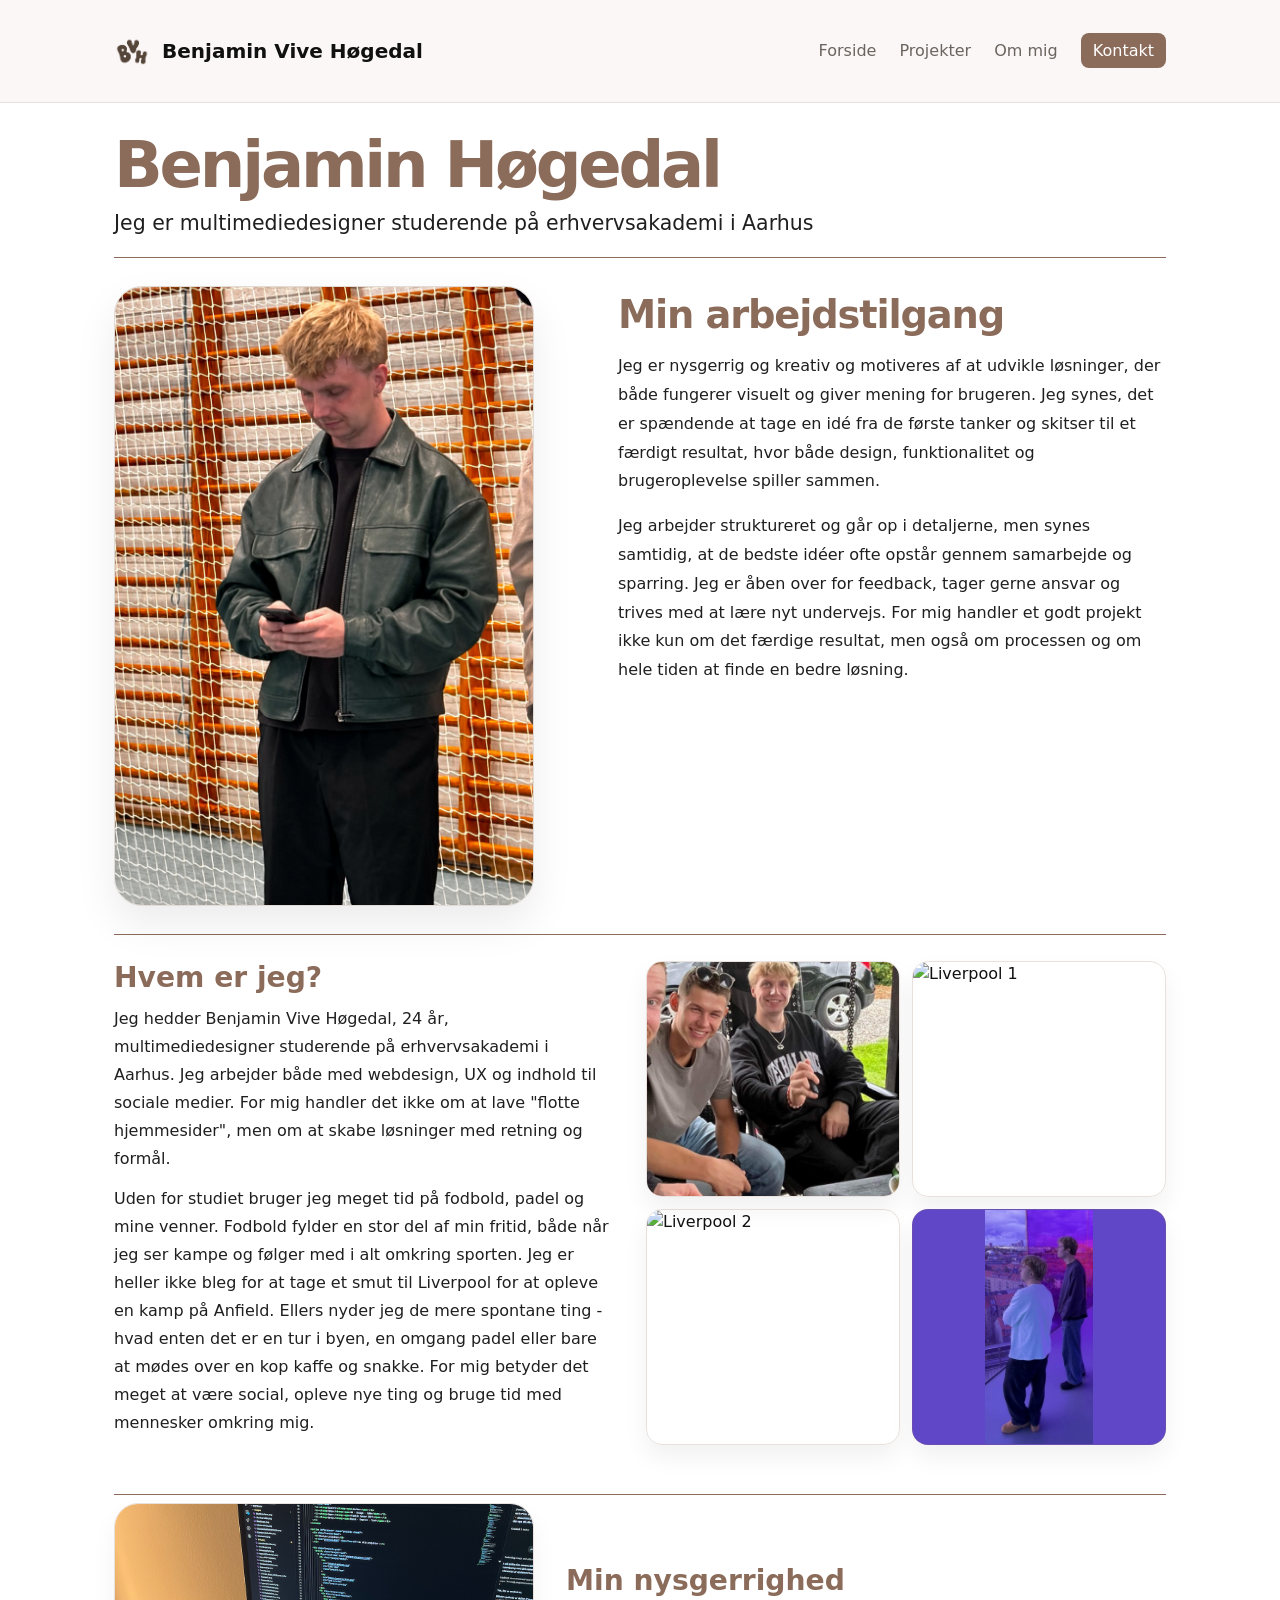
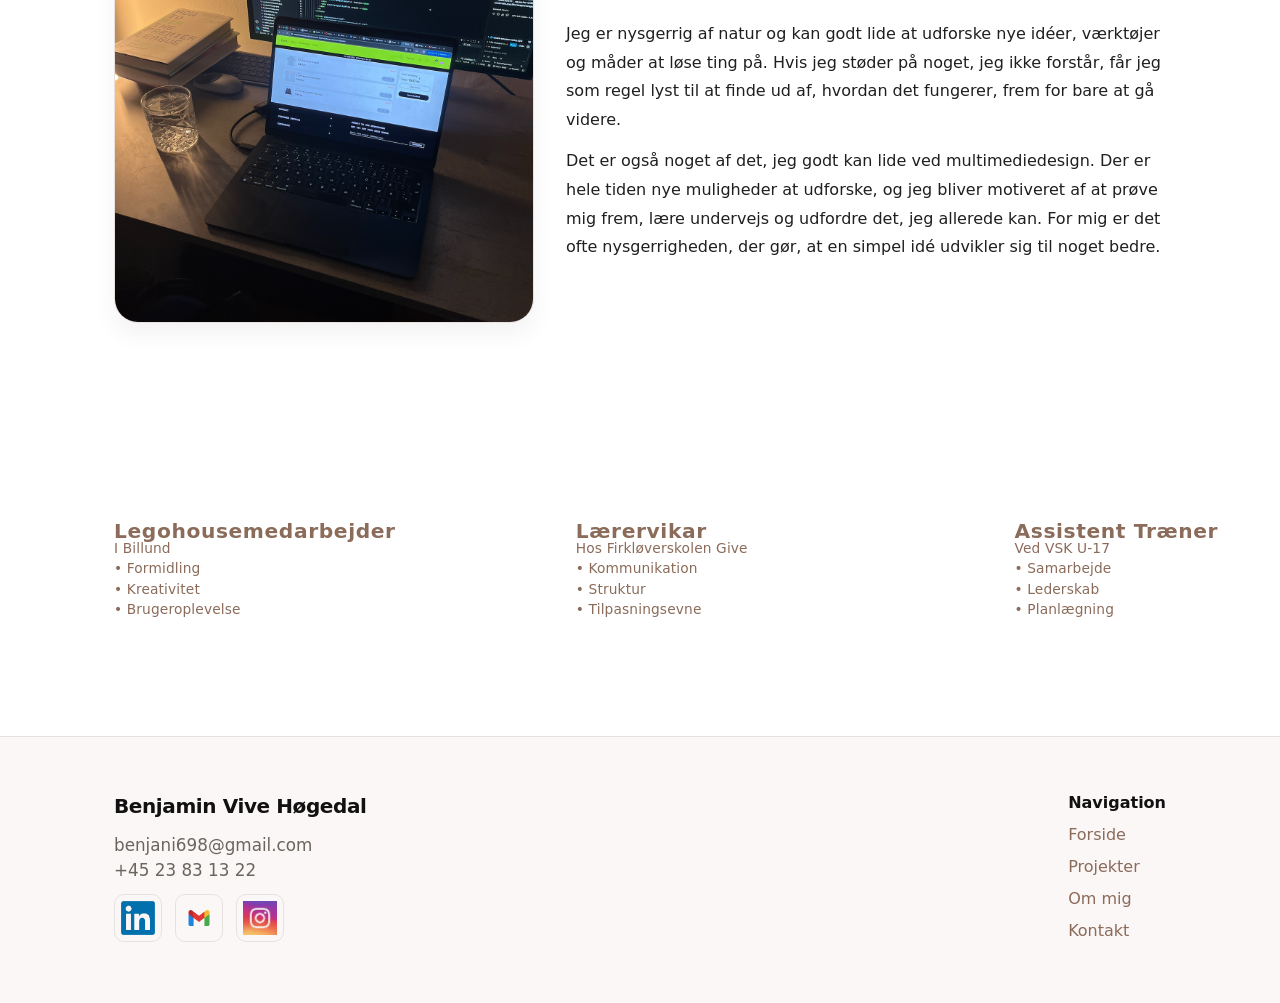
==== commit f2e329b0: "Update Mellemrum title and about photo" ====
--- a/about.html
+++ b/about.html
@@ -5,7 +5,7 @@
     <meta name="viewport" content="width=device-width,initial-scale=1" />
     <title>Om mig — Benjamin Vive Høgedal</title>
     <link rel="icon" type="image/png" href="Images/bvh.png" />
-    <link rel="stylesheet" href="css/styles.css" />
+    <link rel="stylesheet" href="css/styles.css?v=20261015-full-image" />
   </head>
   <body>
     <header class="site-header">
@@ -227,6 +227,6 @@
       </div>
     </footer>
 
-    <script src="js/main.js"></script>
+    <script src="js/main.js?v=20260813"></script>
   </body>
 </html>
--- a/css/styles.css
+++ b/css/styles.css
@@ -27,24 +27,24 @@
 
 .reveal {
   --reveal-x: 0px;
-  --reveal-y: 30px;
+  --reveal-y: 18px;
   opacity: 0;
   transform: translate3d(var(--reveal-x), var(--reveal-y), 0);
   filter: blur(0);
   transition:
-    opacity 0.7s ease,
-    transform 0.9s cubic-bezier(0.22, 1, 0.36, 1),
-    filter 0.7s ease;
+    opacity 1.1s ease,
+    transform 1.4s cubic-bezier(0.22, 1, 0.36, 1),
+    filter 1.1s ease;
   will-change: opacity, transform, filter;
 }
 
 .reveal-left {
-  --reveal-x: -48px;
+  --reveal-x: -72px;
   --reveal-y: 0px;
 }
 
 .reveal-right {
-  --reveal-x: 48px;
+  --reveal-x: 72px;
   --reveal-y: 0px;
 }
 
@@ -300,27 +300,41 @@
   align-items: center;
   margin: 18px 0;
 }
+.projects {
+  margin-top: 28px;
+  padding-top: 26px;
+  border-top: 1px solid var(--accent);
+}
+.projects-page-list {
+  margin-top: 0;
+  padding-top: 0;
+  border-top: 0;
+}
+.projects-page-intro {
+  margin: 0 0 20px;
+  color: var(--muted);
+  font-size: 1.05rem;
+  max-width: 720px;
+}
+.section-head h3 {
+  margin: 0;
+  color: var(--accent);
+  font-size: clamp(1.4rem, 2.2vw, 2rem);
+  line-height: 1.2;
+}
 .projects-grid {
   display: grid;
   grid-template-columns: repeat(2, 1fr);
-  gap: 14px;
-  border: 1px solid var(--border);
-  padding: 12px;
-  border-radius: 10px;
+  align-items: start;
+  gap: 28px;
 }
 .project-card {
-  background: #fff;
-  border-radius: 8px;
-  padding: 12px;
-  border: 1px solid var(--border);
   display: flex;
   flex-direction: column;
   align-items: flex-start;
+  margin: 0;
 }
 .project-card {
-  background: #fff;
-  border-radius: 18px;
-  border: 1px solid var(--border);
   overflow: hidden;
 }
 .project-card .card-link {
@@ -348,6 +362,764 @@
 }
 .project-left h2 {
   margin: 8px 0 18px;
+}
+.project-page-editorial {
+  display: grid;
+  grid-template-columns: minmax(0, 1.1fr) minmax(320px, 0.9fr);
+  gap: 32px;
+  max-width: 1180px;
+  padding-top: 40px;
+  align-items: start;
+}
+.project-left-editorial {
+  position: static;
+  max-width: 780px;
+}
+.project-left-editorial h2 {
+  font-size: clamp(4rem, 7vw, 7rem);
+  line-height: 0.92;
+  letter-spacing: -0.07em;
+  margin: 0 0 24px;
+}
+.project-left-editorial .project-intro,
+.project-left-editorial .project-problem,
+.project-left-editorial .project-solution {
+  max-width: 640px;
+}
+.project-left-editorial .project-intro {
+  font-size: clamp(1.8rem, 2.8vw, 2.4rem);
+  line-height: 1.2;
+  margin-top: 0;
+  max-width: 500px;
+}
+.project-story {
+  display: grid;
+  grid-template-columns: minmax(260px, 0.9fr) minmax(0, 1.1fr);
+  gap: 32px;
+  align-items: start;
+  padding-top: 120px;
+  padding-bottom: 52px;
+}
+.project-story-visual {
+  display: flex;
+  flex-direction: column;
+  align-items: center;
+  justify-content: center;
+  gap: 22px;
+  padding-top: 15px;
+}
+.project-story-image {
+  width: 100%;
+  max-width: 320px;
+  height: auto;
+  display: block;
+  border-radius: 22px;
+  object-fit: cover;
+  margin-top: 0;
+}
+.project-story-image-secondary {
+  margin-top: 0;
+}
+.project-story-copy {
+  max-width: 620px;
+}
+.project-story-copy h3 {
+  margin: 0 0 24px;
+  font-size: clamp(4rem, 7vw, 7rem);
+  line-height: 0.92;
+  letter-spacing: -0.065em;
+}
+.project-story-copy p {
+  margin: 0 0 18px;
+  color: var(--muted);
+  font-size: 1.05rem;
+  line-height: 1.7;
+}
+.project-story--redradar {
+  grid-template-columns: minmax(420px, 1.25fr) minmax(0, 0.75fr);
+  gap: 44px;
+}
+.project-story--redradar .project-story-visual {
+  align-items: flex-start;
+}
+.project-story--redradar .project-story-image {
+  max-width: 640px;
+}
+.project-logo-mockups {
+  display: grid;
+  grid-template-columns: minmax(0, 0.9fr) minmax(420px, 1.1fr);
+  gap: 38px;
+  align-items: start;
+  padding-top: 76px;
+  padding-bottom: 64px;
+}
+.project-logo-mockups-copy {
+  max-width: 620px;
+}
+.project-logo-mockups-copy h3 {
+  margin: 0 0 24px;
+  font-size: clamp(4rem, 7vw, 7rem);
+  line-height: 0.92;
+  letter-spacing: -0.065em;
+  color: #111;
+}
+.project-logo-mockups-copy p {
+  margin: 0;
+  color: var(--muted);
+  font-size: 1.05rem;
+  line-height: 1.7;
+}
+.project-logo-mockups-visual {
+  display: grid;
+  grid-template-columns: repeat(2, minmax(0, 1fr));
+  gap: 16px;
+}
+.project-logo-mockups-visual img {
+  width: 100%;
+  height: auto;
+  display: block;
+  border-radius: 18px;
+  object-fit: cover;
+  background: #f7f7f7;
+}
+.project-logo-mockups--reverse .project-logo-mockups-copy {
+  order: 2;
+  justify-self: end;
+  padding-left: 56px;
+}
+.project-logo-mockups--reverse .project-logo-mockups-visual {
+  order: 1;
+}
+
+@media (max-width: 1000px) {
+  .project-logo-mockups {
+    grid-template-columns: 1fr;
+    gap: 28px;
+  }
+
+  .project-logo-mockups--reverse .project-logo-mockups-copy {
+    justify-self: start;
+    padding-left: 0;
+  }
+}
+
+.project-design-grid {
+  padding-top: 68px;
+  padding-bottom: 76px;
+}
+.project-design-grid-copy {
+  max-width: 920px;
+  margin: 0 auto;
+  text-align: center;
+}
+.project-design-grid-copy h3 {
+  margin: 0 0 24px;
+  font-size: clamp(4rem, 7vw, 7rem);
+  line-height: 0.92;
+  letter-spacing: -0.065em;
+  color: #111;
+}
+.project-design-grid-copy p {
+  margin: 0;
+  color: var(--muted);
+  font-size: 1.05rem;
+  line-height: 1.7;
+}
+.project-design-grid-visual {
+  margin-top: 34px;
+  display: grid;
+  grid-template-columns: repeat(2, minmax(0, 1fr));
+  gap: 18px;
+}
+.project-design-grid-visual img {
+  width: 100%;
+  height: auto;
+  display: block;
+  border-radius: 18px;
+  object-fit: cover;
+  background: #f7f7f7;
+}
+
+@media (max-width: 900px) {
+  .project-design-grid-visual {
+    grid-template-columns: 1fr;
+  }
+}
+
+.project-future {
+  display: grid;
+  grid-template-columns: minmax(0, 1fr) minmax(300px, 0.9fr);
+  gap: 36px;
+  align-items: start;
+  padding-top: 64px;
+  padding-bottom: 84px;
+}
+.project-future-copy {
+  max-width: 700px;
+}
+.project-future-copy h3 {
+  margin: 0 0 24px;
+  font-size: clamp(4rem, 7vw, 7rem);
+  line-height: 0.92;
+  letter-spacing: -0.065em;
+  color: #111;
+}
+.project-future-copy p {
+  margin: 0;
+  color: var(--muted);
+  font-size: 1.05rem;
+  line-height: 1.7;
+}
+.project-future-visual {
+  display: flex;
+  justify-content: flex-end;
+  align-items: flex-start;
+  padding-top: 96px;
+}
+.project-future-visual img {
+  width: 100%;
+  max-width: 520px;
+  height: auto;
+  display: block;
+  border-radius: 18px;
+  object-fit: cover;
+  background: #f7f7f7;
+}
+
+@media (max-width: 1000px) {
+  .project-future {
+    grid-template-columns: 1fr;
+    gap: 28px;
+  }
+
+  .project-future-visual {
+    justify-content: flex-start;
+    padding-top: 0;
+  }
+}
+
+.project-process {
+  display: block;
+  padding-top: 80px;
+  padding-bottom: 52px;
+}
+
+.project-process-copy {
+  max-width: 620px;
+}
+
+.project-process-copy h3 {
+  margin: 0 0 24px;
+  color: var(--accent);
+}
+
+.project-process-visual {
+  display: flex;
+  justify-content: center;
+}
+
+.project-process-image {
+  width: 100%;
+  max-width: 480px;
+  height: auto;
+  display: block;
+  border-radius: 18px;
+  object-fit: cover;
+}
+
+.project-process--blunt {
+  display: block;
+}
+
+.project-process--blunt .project-process-content {
+  display: grid;
+  grid-template-columns: minmax(0, 1.1fr) minmax(260px, 0.9fr);
+  gap: 32px;
+  align-items: start;
+  opacity: 1;
+  transform: translateY(0);
+  transition:
+    opacity 0.45s ease,
+    transform 0.45s ease;
+}
+
+.project-process--blunt .project-process-content.is-fading {
+  opacity: 0;
+  transform: translateY(12px);
+}
+
+.project-process--blunt .project-process-copy h4 {
+  margin: 0 0 14px;
+  color: #111;
+  font-size: 1.4rem;
+}
+
+.project-process--blunt .project-process-copy {
+  padding-top: 2px;
+}
+
+.project-process--blunt .project-process-copy p {
+  margin: 0;
+  color: var(--muted);
+  font-size: 1.05rem;
+  line-height: 1.7;
+}
+
+.project-process--blunt .project-process-visual {
+  justify-content: center;
+}
+
+.project-process--blunt .project-process-image {
+  max-width: 480px;
+}
+
+.project-process-visual-stack {
+  display: flex;
+  flex-direction: column;
+  gap: 18px;
+  width: 100%;
+  max-width: 480px;
+}
+
+.project-process--blunt .project-process-visual-stack {
+  display: grid;
+  grid-template-columns: repeat(2, minmax(0, 1fr));
+  gap: 14px;
+  max-width: 480px;
+}
+
+.project-process--blunt .project-process-visual-stack .project-process-image {
+  width: 100%;
+  max-width: none;
+}
+.project-story-copy p:last-child {
+  margin-bottom: 0;
+}
+.project-process {
+  padding-top: 80px;
+  padding-bottom: 80px;
+}
+.project-process h3 {
+  margin: 0 0 32px;
+  font-size: clamp(4rem, 7vw, 7rem);
+  line-height: 0.92;
+  letter-spacing: -0.065em;
+  color: #111;
+}
+.project-process-grid {
+  display: grid;
+  grid-template-columns: repeat(2, minmax(0, 1fr));
+  gap: 28px 24px;
+  margin-top: 32px;
+}
+.project-process-item {
+  margin: 0;
+}
+.project-process-item img {
+  display: block;
+  width: 100%;
+  height: 280px;
+  object-fit: cover;
+  border-radius: 18px;
+  background: #f7f7f7;
+}
+.project-process-item .process-number {
+  display: block;
+  margin-top: 10px;
+  margin-bottom: 4px;
+  color: #111;
+  font-size: 0.82rem;
+  font-weight: 800;
+  letter-spacing: 0.12em;
+  text-transform: uppercase;
+}
+.project-process-item figcaption {
+  margin-top: 0;
+  color: var(--muted);
+  font-size: 0.98rem;
+  line-height: 1.5;
+  font-weight: 600;
+}
+.project-product {
+  display: grid;
+  grid-template-columns: minmax(340px, 1.18fr) minmax(0, 0.82fr);
+  gap: 32px;
+  align-items: start;
+  padding-top: 90px;
+  padding-bottom: 80px;
+}
+.project-product--blunt {
+  max-width: 1360px;
+  grid-template-columns: minmax(820px, 1.8fr) minmax(0, 0.55fr);
+}
+.project-product-visual {
+  display: flex;
+  justify-content: flex-start;
+}
+.project-product-carousel {
+  display: flex;
+  flex-direction: column;
+  align-items: center;
+  gap: 16px;
+  width: min(100%, 900px);
+  margin: 0 auto;
+}
+.project-product-viewport {
+  display: grid;
+  grid-template-columns: 90px minmax(0, 1fr) 90px;
+  align-items: center;
+  gap: 16px;
+  width: 100%;
+}
+.project-product-frame {
+  width: 100%;
+  max-width: 760px;
+  aspect-ratio: 4 / 5;
+  height: auto;
+  padding: 0;
+  border-radius: 0;
+  background: transparent;
+  box-shadow: none;
+  margin: 0 auto;
+}
+.project-product-stack {
+  position: relative;
+  width: 100%;
+  height: 100%;
+  overflow: hidden;
+  border-radius: 0;
+  background: transparent;
+}
+.project-product-stack img {
+  display: block;
+  width: 100%;
+  height: 100%;
+  object-fit: contain;
+  object-position: center;
+  border-radius: 0;
+  filter: none;
+  -webkit-filter: none;
+  backface-visibility: hidden;
+  -webkit-backface-visibility: hidden;
+  image-rendering: auto;
+}
+.project-product--blunt .project-product-carousel {
+  width: min(100%, 920px);
+  margin-left: -42px;
+  margin-right: auto;
+}
+.project-product--blunt .project-product-frame {
+  max-width: 800px;
+  aspect-ratio: 16 / 9;
+}
+
+@media (max-width: 1000px) {
+  .project-product {
+    grid-template-columns: 1fr;
+  }
+
+  .project-product-visual {
+    justify-content: center;
+  }
+
+  .project-product-carousel {
+    width: min(100%, 760px);
+  }
+
+  .project-product-frame {
+    max-width: 620px;
+    aspect-ratio: 16 / 10;
+  }
+
+  .project-product--blunt .project-product-carousel {
+    margin-left: 0;
+  }
+}
+.project-product-base,
+.project-product-overlay {
+  position: absolute;
+  inset: 0;
+  opacity: 0;
+  transition:
+    transform 0.35s ease,
+    opacity 0.35s ease,
+    z-index 0.35s ease;
+}
+.project-product-base {
+  z-index: 2;
+  transform: translate(0, 0) scale(1);
+}
+.project-product-base.is-visible {
+  opacity: 1;
+}
+.project-product-overlay {
+  z-index: 1;
+  transform: translate(24px, 20px) scale(0.98);
+  opacity: 0;
+}
+.project-product-overlay.is-visible {
+  opacity: 1;
+  z-index: 3;
+  transform: translate(0, 0) scale(1);
+}
+.project-product-overlay--third {
+  transform: translate(24px, 20px) scale(0.98);
+}
+.project-product-overlay--third.is-visible {
+  opacity: 1;
+  z-index: 4;
+  transform: translate(0, 0) scale(1);
+}
+.project-product-arrow {
+  width: 64px;
+  height: 64px;
+  border: 1px solid rgba(17, 17, 17, 0.12);
+  border-radius: 50%;
+  background: rgba(255, 255, 255, 0.9);
+  color: #111;
+  font-size: 2rem;
+  line-height: 1;
+  display: inline-flex;
+  align-items: center;
+  justify-content: center;
+  cursor: pointer;
+  box-shadow: 0 8px 18px rgba(0, 0, 0, 0.06);
+  transition:
+    transform 0.2s ease,
+    border-color 0.2s ease,
+    background 0.2s ease;
+}
+.project-product-arrow:hover,
+.project-product-arrow:focus-visible {
+  transform: translateY(-1px);
+  border-color: rgba(17, 17, 17, 0.3);
+}
+.project-product-dots {
+  display: flex;
+  justify-content: center;
+  gap: 10px;
+}
+.project-product-dot {
+  width: 9px;
+  height: 9px;
+  border: 0;
+  border-radius: 50%;
+  background: rgba(17, 17, 17, 0.2);
+  cursor: pointer;
+  padding: 0;
+  transition:
+    transform 0.2s ease,
+    background 0.2s ease;
+}
+.project-product-dot.is-active {
+  background: #111;
+  transform: scale(1.2);
+}
+.project-product-copy {
+  max-width: 620px;
+  justify-self: end;
+}
+.project-product-copy h3 {
+  margin: 0 0 26px;
+  font-size: clamp(4rem, 7vw, 7rem);
+  line-height: 0.92;
+  letter-spacing: -0.065em;
+  color: #111;
+}
+.project-product-copy h4 {
+  margin: 0 0 20px;
+  font-size: clamp(2.2rem, 3vw, 3rem);
+  line-height: 1.05;
+  letter-spacing: -0.044em;
+  color: #111;
+}
+.project-product-copy p {
+  margin: 0;
+  color: var(--muted);
+  font-size: 1.08rem;
+  line-height: 1.7;
+}
+.project-mockups-some {
+  padding-top: 84px;
+  padding-bottom: 24px;
+}
+.project-mockups-some h3 {
+  margin: 0;
+  font-size: clamp(4rem, 7vw, 7rem);
+  line-height: 0.92;
+  letter-spacing: -0.065em;
+  color: #111;
+  text-align: left;
+}
+.project-mockups-grid {
+  margin-top: 30px;
+  display: grid;
+  grid-template-columns: repeat(2, minmax(0, 1fr));
+  gap: 48px;
+  align-items: start;
+}
+.project-mockups-item {
+  margin: 0;
+}
+.project-mockups-item:last-child {
+  margin-left: 36px;
+}
+.project-mockups-item p {
+  margin: 0 0 16px;
+  color: var(--muted);
+  font-size: 1.04rem;
+  line-height: 1.7;
+}
+.project-mockups-item img {
+  display: block;
+  width: 100%;
+  height: auto;
+  border-radius: 18px;
+  background: #f7f7f7;
+}
+.project-design-system {
+  padding-top: 84px;
+  padding-bottom: 20px;
+}
+.project-design-system-inner {
+  display: grid;
+  justify-items: center;
+  text-align: center;
+  gap: 18px;
+}
+.project-design-system h3 {
+  margin: 0;
+  font-size: clamp(4rem, 7vw, 7rem);
+  line-height: 0.92;
+  letter-spacing: -0.065em;
+  color: #111;
+}
+.project-design-system p {
+  max-width: 760px;
+  margin: 0;
+  color: var(--muted);
+  font-size: 1.08rem;
+  line-height: 1.7;
+}
+.project-design-system img {
+  display: block;
+  width: 100%;
+  max-width: 780px;
+  height: auto;
+  border-radius: 18px;
+}
+.project-reflection {
+  padding-top: 100px;
+  padding-bottom: 32px;
+}
+.project-reflection-inner {
+  display: grid;
+  grid-template-columns: minmax(0, 1.1fr) minmax(220px, 0.9fr);
+  gap: clamp(28px, 3vw, 48px);
+  align-items: center;
+}
+.project-reflection-copy {
+  max-width: 640px;
+  padding-top: 8px;
+}
+.project-reflection-copy h3 {
+  margin: 0 0 22px;
+  font-size: clamp(4rem, 7vw, 7rem);
+  line-height: 0.92;
+  letter-spacing: -0.065em;
+  color: #111;
+  text-align: left;
+}
+.project-reflection-copy p {
+  margin: 0;
+  color: var(--muted);
+  font-size: 1.08rem;
+  line-height: 1.7;
+}
+.project-reflection-visual {
+  display: flex;
+  justify-content: flex-end;
+  align-items: center;
+  padding-top: 18px;
+}
+.project-reflection-visual img {
+  display: block;
+  width: 100%;
+  max-width: 360px;
+  height: auto;
+  border-radius: 18px;
+}
+.project-reflection--lumina {
+  margin-top: 0;
+  padding-top: 88px;
+}
+.project-reflection--lumina .project-reflection-inner {
+  grid-template-columns: minmax(0, 1.2fr) minmax(260px, 0.8fr);
+  gap: 36px;
+  align-items: center;
+}
+.project-reflection--lumina .project-reflection-copy {
+  max-width: 980px;
+}
+.project-reflection--lumina .project-reflection-visual {
+  padding-top: 18px;
+}
+.project-reflection--lumina .project-reflection-visual img {
+  max-width: 420px;
+}
+.project-visual-editorial {
+  display: flex;
+  justify-content: flex-end;
+  align-items: flex-start;
+  min-height: 100%;
+}
+.project-feature-visual {
+  width: 100%;
+  max-width: 560px;
+  height: auto;
+  display: block;
+  border-radius: 28px;
+  object-fit: cover;
+  object-position: center 72%;
+}
+.project-lumina-section {
+  padding-top: 12px;
+  padding-bottom: 56px;
+}
+.project-lumina-grid {
+  display: grid;
+  grid-template-columns: repeat(2, minmax(0, 1fr));
+  gap: 24px;
+  align-items: start;
+}
+.project-lumina-block {
+  display: flex;
+  flex-direction: column;
+  align-items: flex-start;
+  gap: 6px;
+  max-width: none;
+}
+.project-lumina-block .project-meta {
+  margin: 0;
+  margin-left: 0;
+  text-align: left;
+}
+.project-lumina-grid .project-lumina-block:last-child {
+  margin-top: 88px;
+}
+.project-lumina-subheading {
+  margin-top: 24px;
+}
+.project-lumina-moodboard {
+  margin-top: 44px;
+}
+@media (max-width: 900px) {
+  .project-lumina-grid {
+    grid-template-columns: 1fr;
+  }
+  .project-lumina-grid .project-lumina-block:last-child {
+    margin-top: 0;
+  }
 }
 .project-link-label,
 .project-left h3,
@@ -412,6 +1184,14 @@
   gap: 14px;
   padding: 18px 18px 0;
   align-items: stretch;
+  overflow: hidden;
+  border-radius: 24px;
+}
+.project-media-single {
+  grid-template-columns: 1fr;
+  padding: 0;
+  overflow: hidden;
+  border-radius: 24px;
 }
 .project-logo,
 .project-preview {
@@ -420,6 +1200,24 @@
   object-fit: contain;
   border-radius: 18px;
   background: #fff;
+  transition: transform 0.32s ease;
+  will-change: transform;
+}
+.project-card .card-link:hover .project-logo,
+.project-card .card-link:hover .project-preview,
+.project-card .card-link:focus-visible .project-logo,
+.project-card .card-link:focus-visible .project-preview {
+  transform: scale(1.08);
+}
+.project-media-single .project-preview {
+  height: 360px;
+  object-fit: cover;
+  object-position: left center;
+  border-radius: 24px;
+}
+.project-media-single .lumina-preview {
+  object-fit: cover;
+  object-position: center 72%;
 }
 .project-logo {
   padding: 0;
@@ -439,11 +1237,16 @@
 }
 .project-headline h4 {
   margin: 0;
-  font-size: 1.05rem;
+  font-size: 1.35rem;
+  line-height: 1.1;
+}
+.project-title-featured {
+  font-size: clamp(3.2rem, 5vw, 4.1rem);
+  line-height: 1;
 }
 .project-meta {
   color: var(--muted);
-  font-size: 0.95rem;
+  font-size: 1.2rem;
   white-space: nowrap;
   margin-left: auto;
   text-align: right;
@@ -451,6 +1254,7 @@
 .project-link {
   color: var(--accent);
   font-weight: 600;
+  font-size: 1.2rem;
   justify-self: start;
 }
 .project-card .project-excerpt {
@@ -475,13 +1279,18 @@
 }
 .project-card h4 {
   margin: 8px 0 0;
-  font-size: 16px;
 }
 
 .about {
   margin: 24px 0;
   padding-top: 8px;
-  border-top: 1px solid var(--border);
+  border-top: 1px solid var(--accent);
+}
+.about h3 {
+  margin: 0 0 16px;
+  color: var(--accent);
+  font-size: clamp(1.4rem, 2.2vw, 2rem);
+  line-height: 1.2;
 }
 .about-inner {
   display: flex;
@@ -489,8 +1298,8 @@
   align-items: flex-start;
 }
 .about-img {
-  width: 160px;
-  height: 160px;
+  width: 280px;
+  height: 280px;
   border-radius: 18px;
   object-fit: cover;
   object-position: 50% 14%;
@@ -522,7 +1331,7 @@
 .about-hero-header {
   margin-bottom: 28px;
   padding-bottom: 18px;
-  border-bottom: 1px solid var(--border);
+  border-bottom: 1px solid var(--accent);
 }
 .about-showcase-title {
   margin: 0;
@@ -644,6 +1453,8 @@
 .story-gallery-photo:nth-child(4) {
   grid-column: 3 / 5;
   grid-row: 3 / 5;
+  object-fit: contain;
+  background-color: #6047c7;
 }
 .about-subtitle {
   margin: 18px 0 8px;
@@ -1012,6 +1823,13 @@
   .timeline-role-sub-third {
     left: 85.6%;
   }
+  .project-mockups-grid {
+    grid-template-columns: 1fr;
+    gap: 22px;
+  }
+  .project-mockups-item:last-child {
+    margin-left: 0;
+  }
   .footer-inner {
     flex-direction: column;
     gap: 12px;
